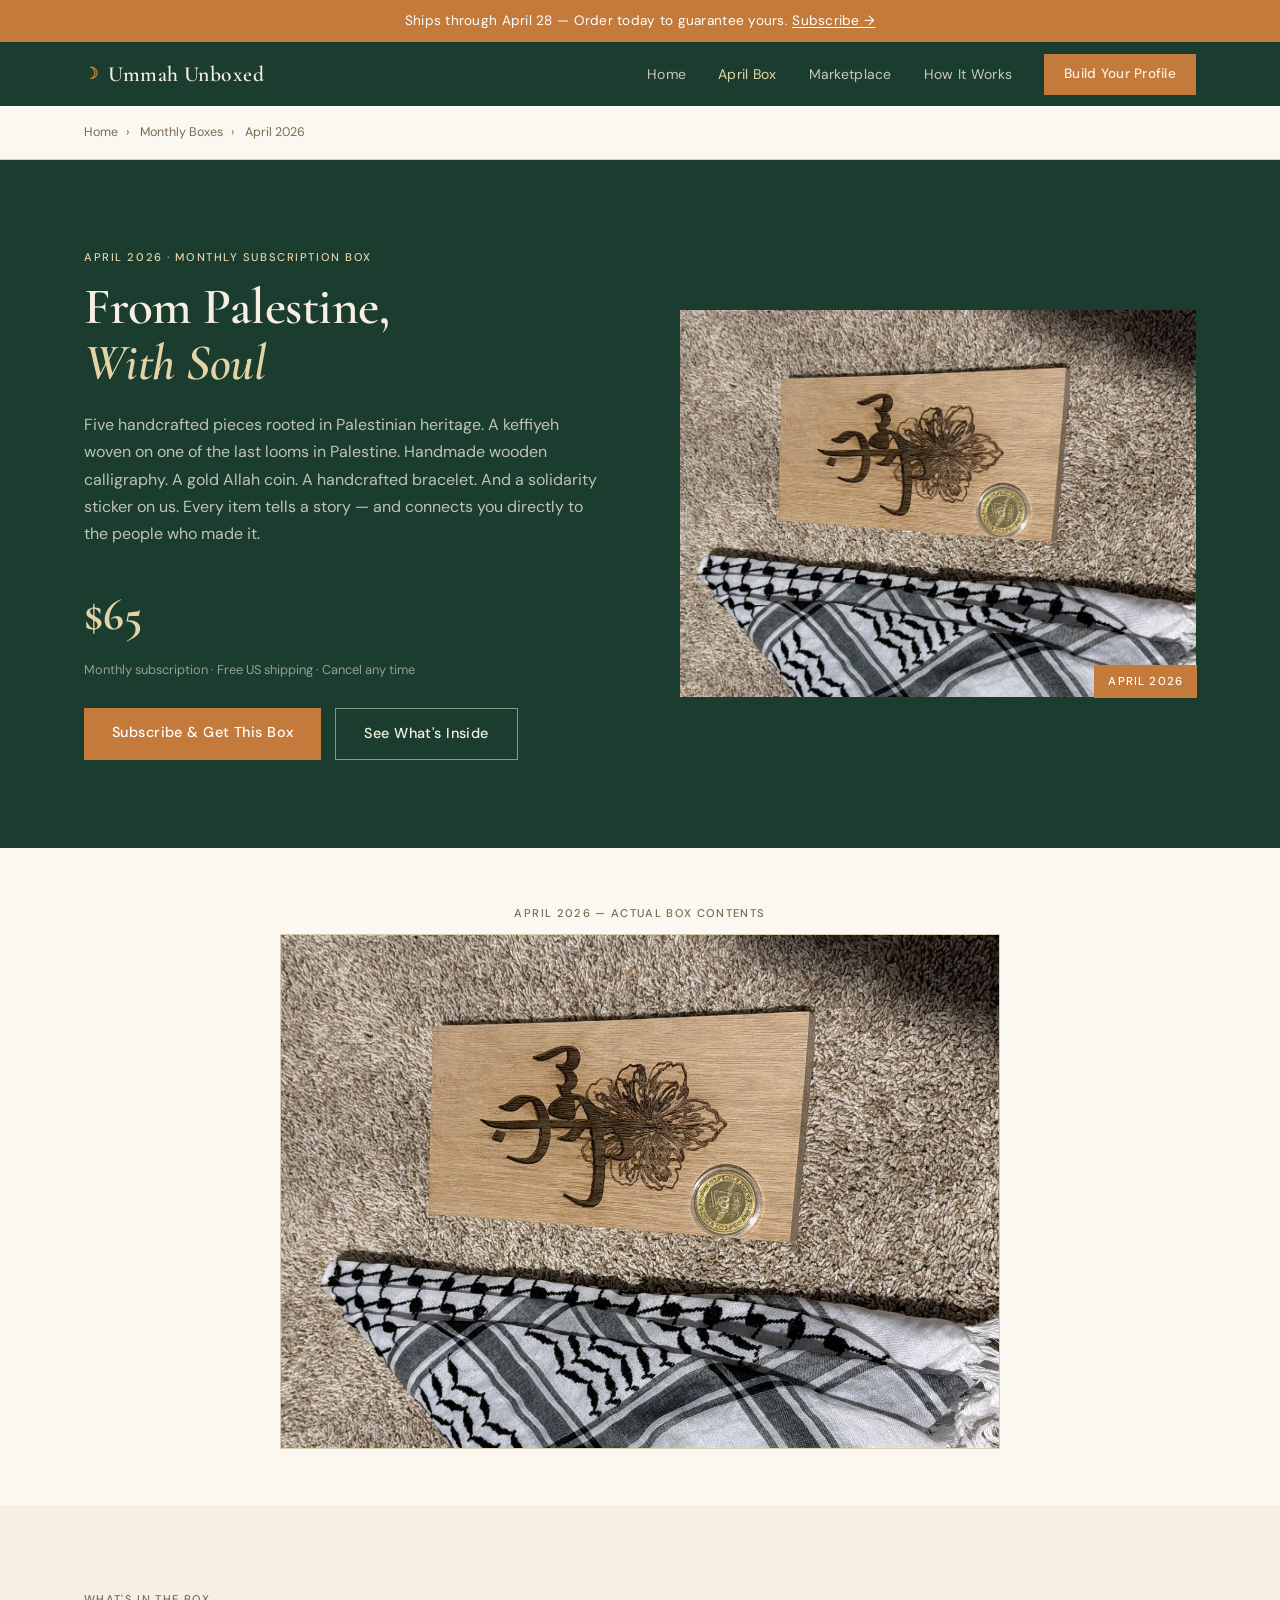
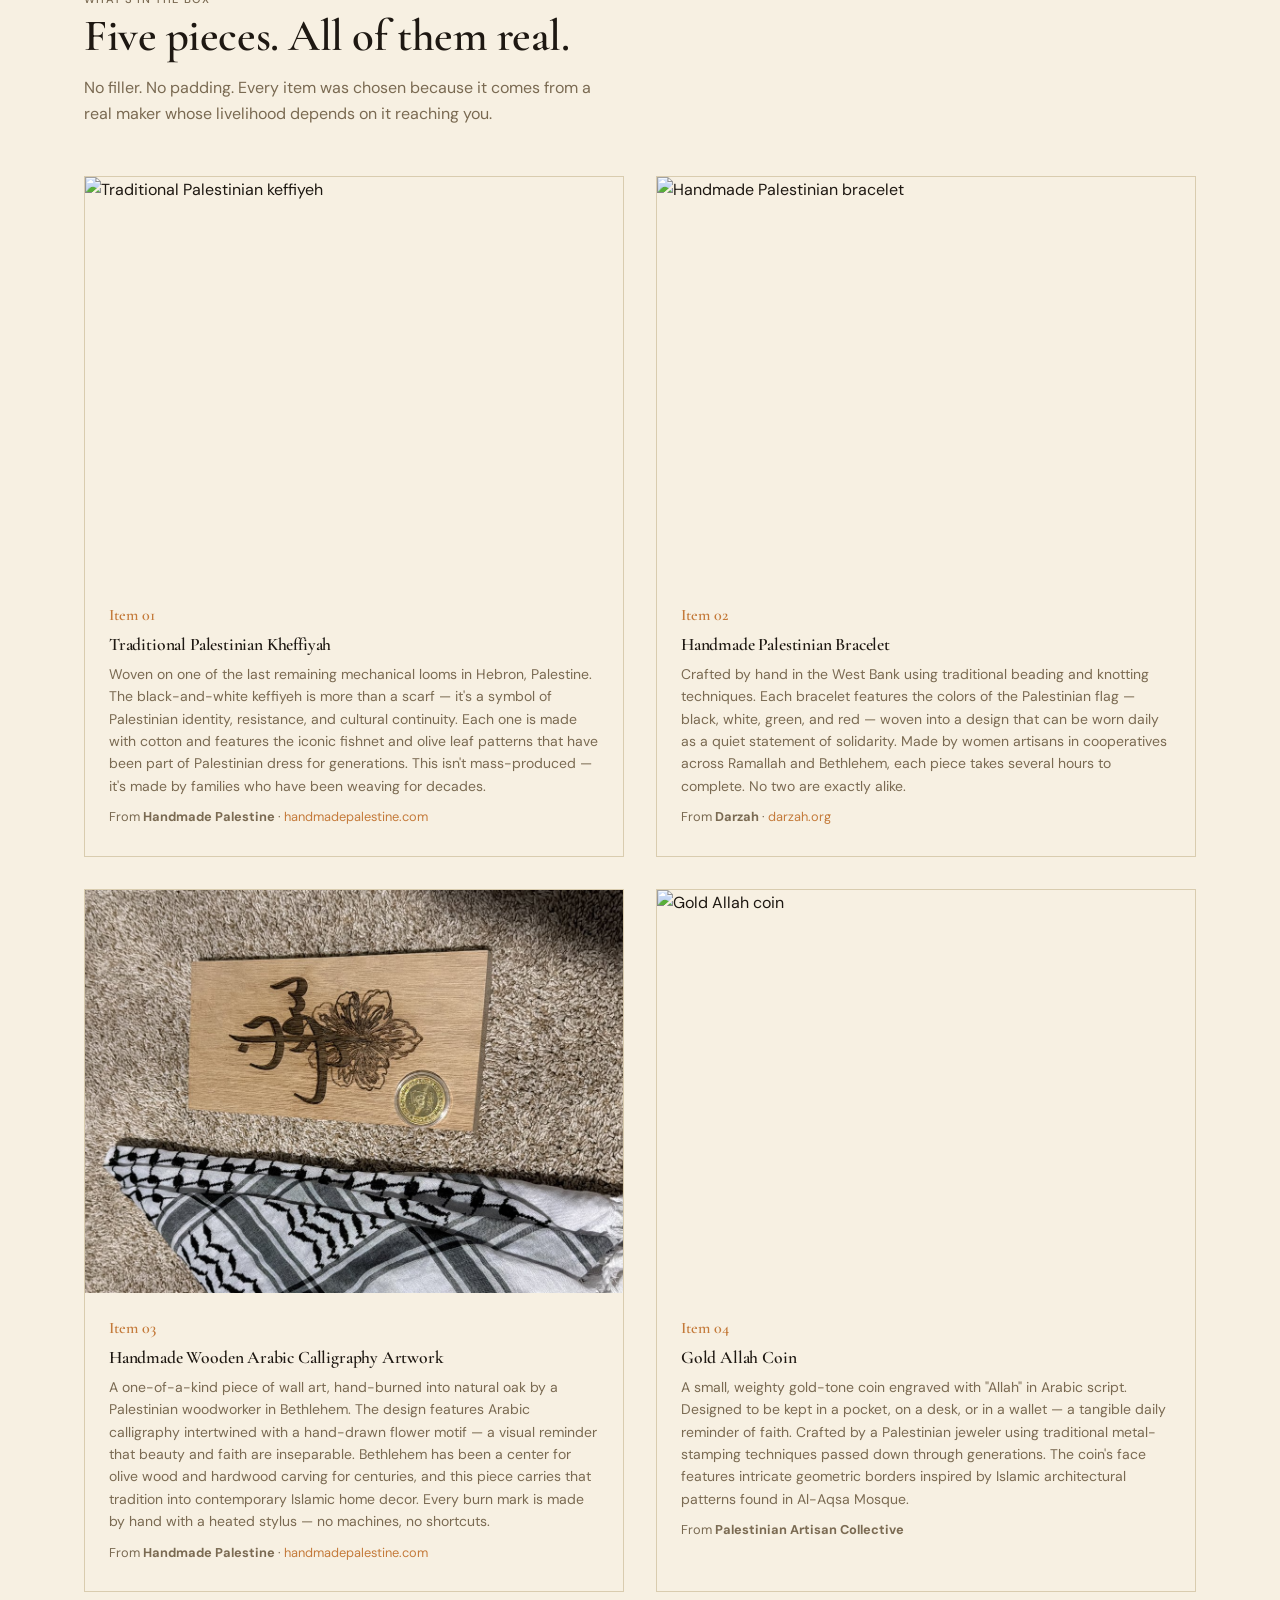
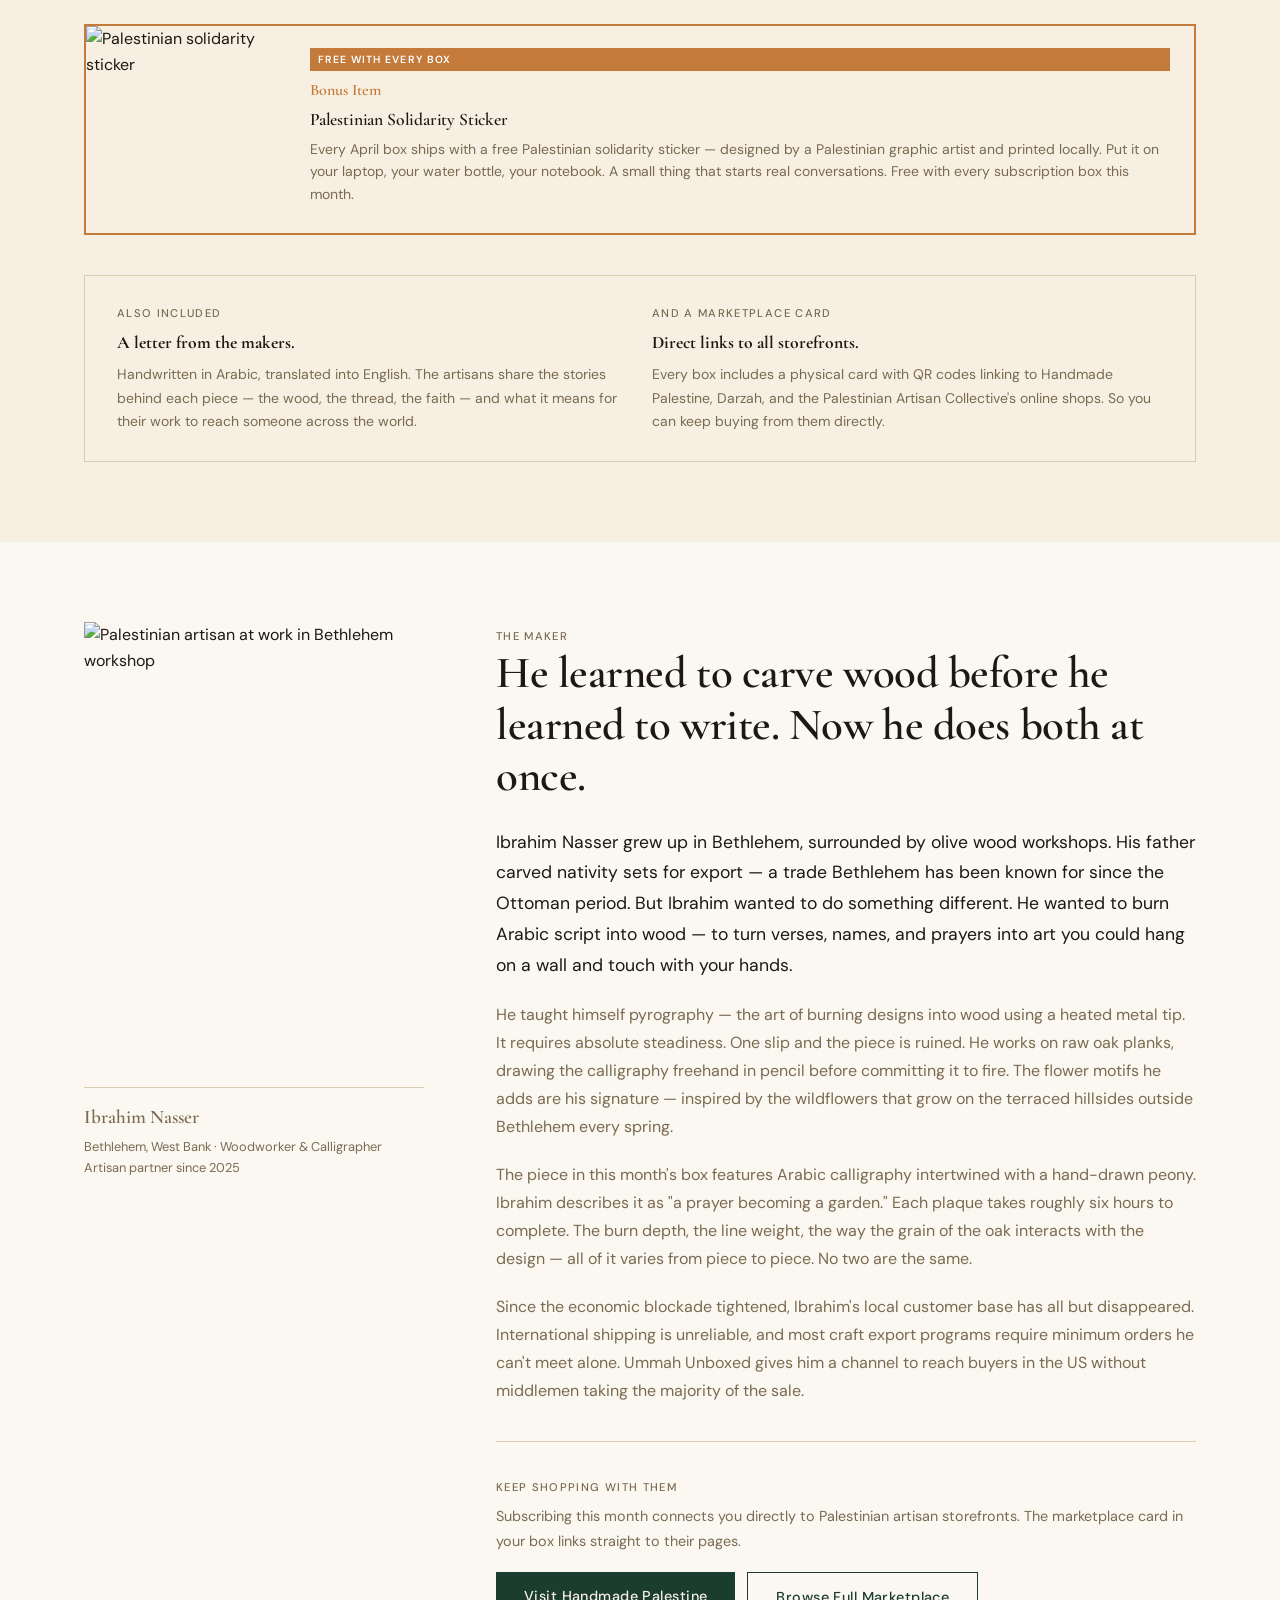
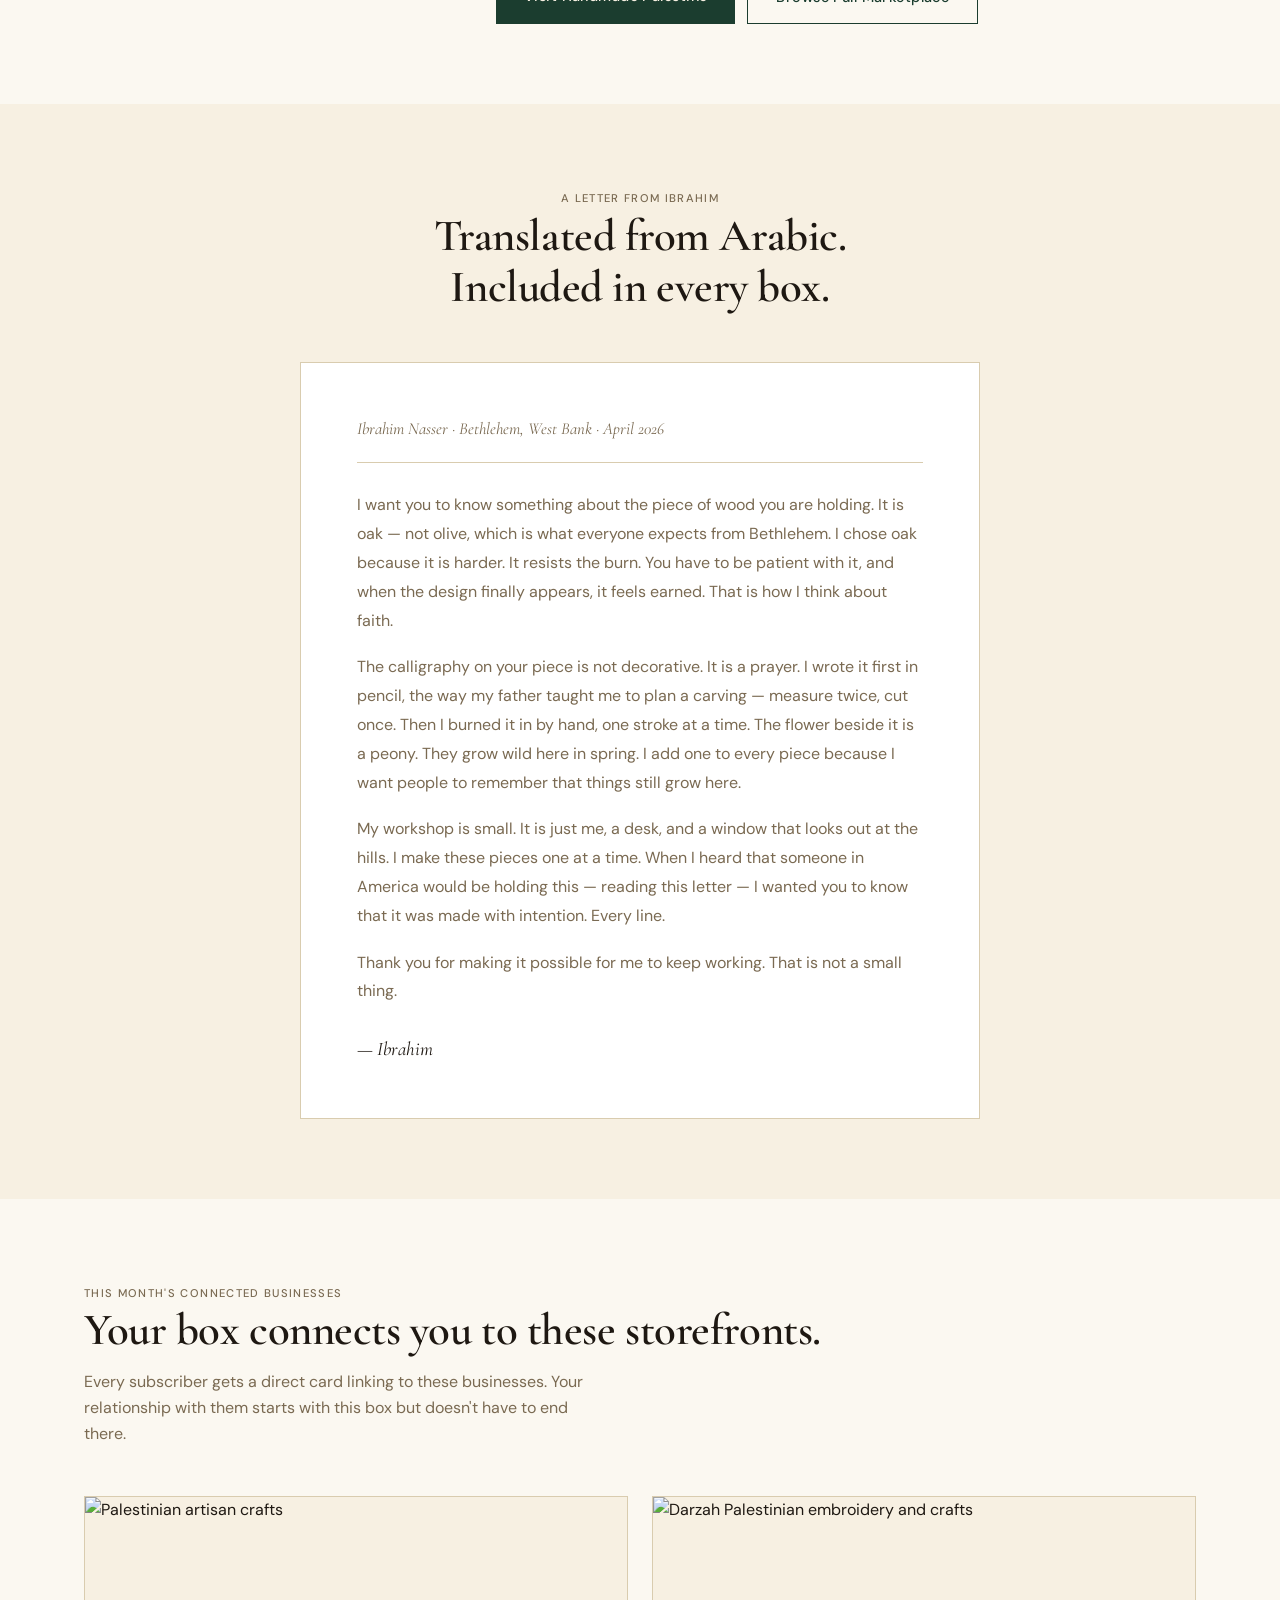
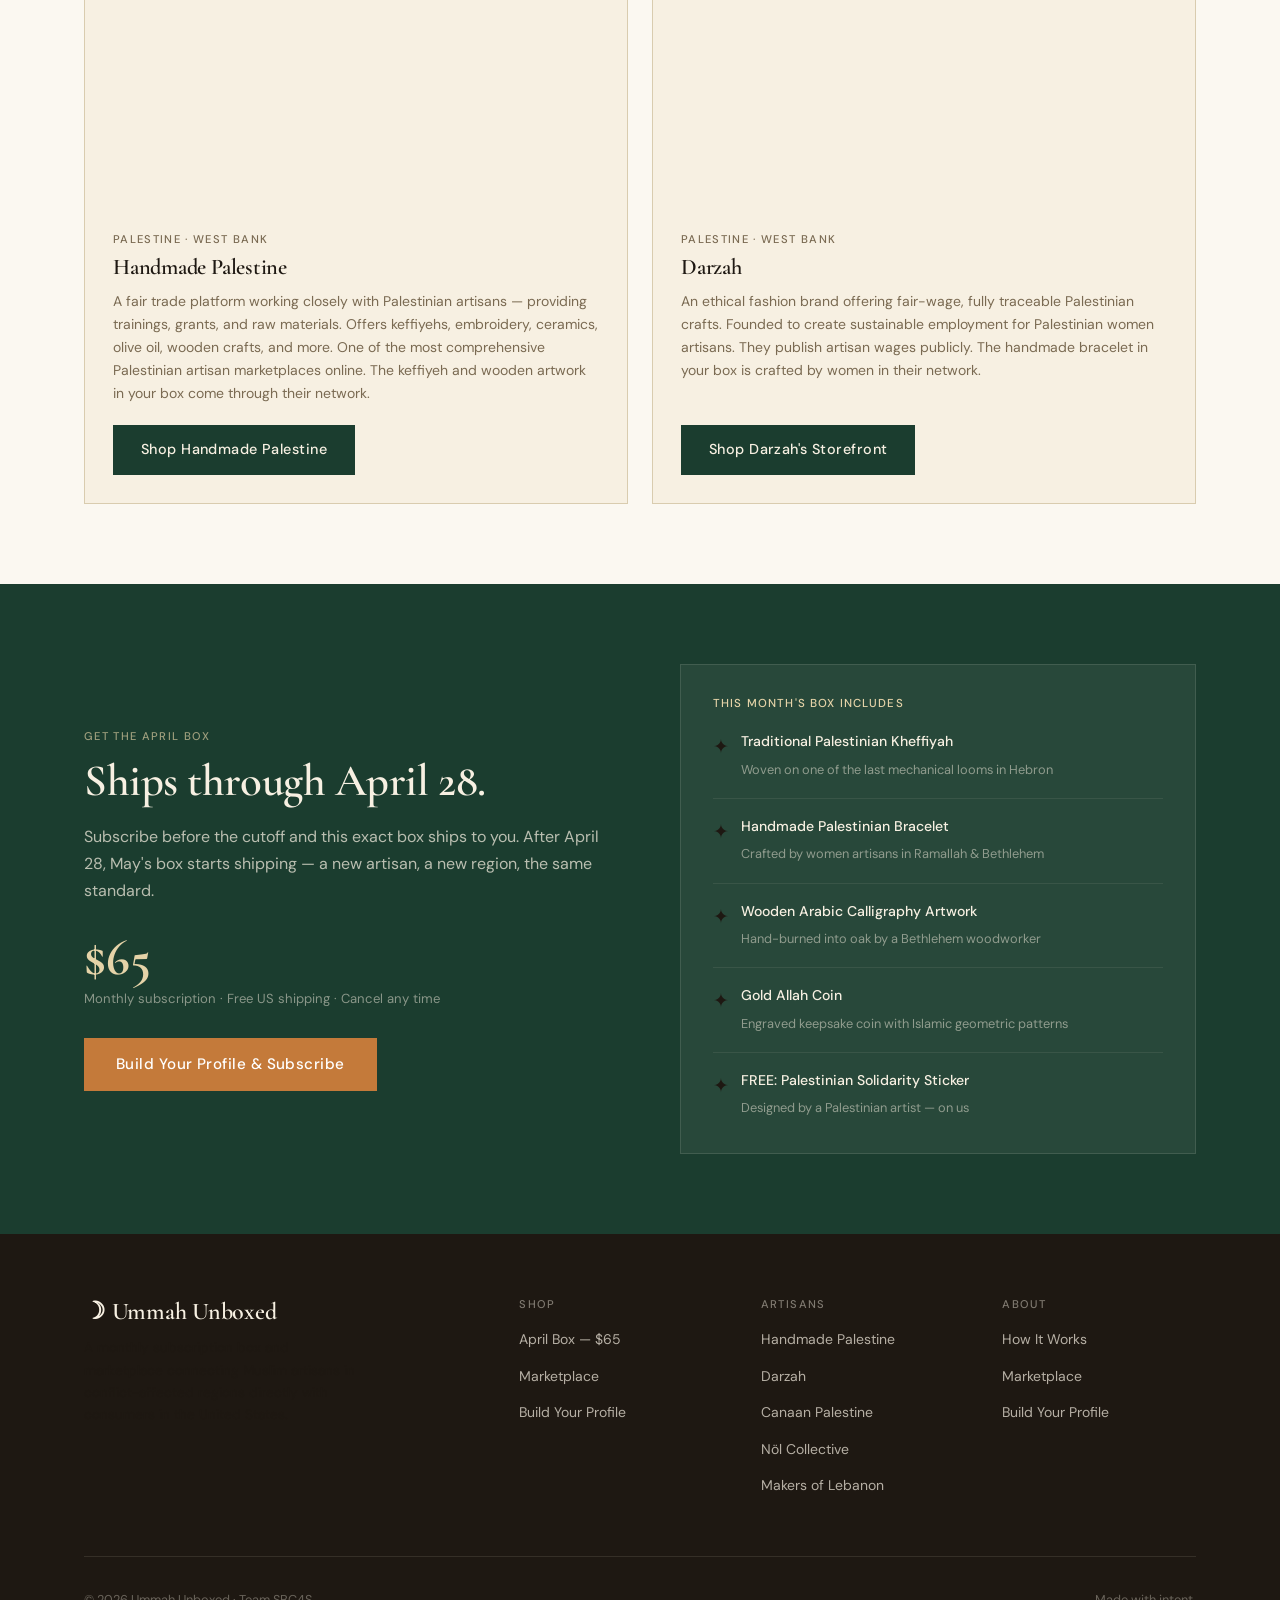
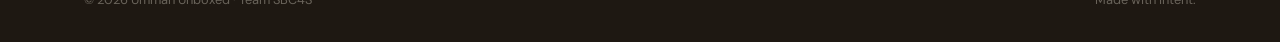
==== april-box.html @ d812a927 "Initial commit: Ummah Unboxed website with April 2026 box April box theme: "From Palestine, With Sou" ====
<!DOCTYPE html>
<html lang="en">
<head>
  <meta charset="UTF-8">
  <meta name="viewport" content="width=device-width, initial-scale=1.0">
  <title>April 2026 Box — From Palestine, With Soul · Ummah Unboxed</title>
  <link rel="stylesheet" href="styles.css">
  <style>
    .letter-section {
      background: var(--cream); padding: 80px 0;
    }
    .letter-wrap {
      max-width: 680px; margin: 0 auto;
      background: #fff; border: 1px solid var(--border);
      padding: 52px 56px;
    }
    .letter-wrap .letter-from {
      font-family: 'Cormorant Garamond', Georgia, serif; font-style: italic;
      font-size: 1.05rem; color: var(--muted); margin-bottom: 28px;
      padding-bottom: 20px; border-bottom: 1px solid var(--border);
    }
    .letter-wrap p { color: var(--muted); line-height: 1.8; margin-bottom: 18px; }
    .letter-wrap .letter-sig {
      font-family: 'Cormorant Garamond', Georgia, serif; font-style: italic;
      font-size: 1.2rem; color: var(--warm-black); margin-top: 28px;
    }
    .connect-section { padding: 80px 0; background: var(--light-cream); }
    .connect-cards {
      display: grid; grid-template-columns: 1fr 1fr; gap: 24px; margin-top: 40px;
    }
    .connect-card {
      border: 1px solid var(--border); background: var(--cream);
      display: flex; flex-direction: column;
    }
    .connect-card__img { aspect-ratio: 16/9; overflow: hidden; }
    .connect-card__img img { width: 100%; height: 100%; object-fit: cover; }
    .connect-card__body { padding: 28px; flex: 1; display: flex; flex-direction: column; }
    .connect-card__body .label { margin-bottom: 6px; }
    .connect-card__body h3 { font-size: 1.4rem; margin-bottom: 10px; }
    .connect-card__body p  { font-size: 0.875rem; color: var(--muted); line-height: 1.65; flex: 1; margin-bottom: 20px; }
    .connect-card__body .btn { margin-top: auto; align-self: flex-start; }
    .subscribe-strip { background: var(--deep-green); padding: 80px 0; }
    .subscribe-strip__inner { display: grid; grid-template-columns: 1fr 1fr; gap: 80px; align-items: center; }
    .subscribe-strip__text h2 { color: var(--cream); margin-bottom: 16px; }
    .subscribe-strip__text p  { color: rgba(247,240,226,0.72); margin-bottom: 28px; line-height: 1.7; }
    .subscribe-strip__text .price {
      font-family: 'Cormorant Garamond', Georgia, serif;
      font-size: 3.2rem; font-weight: 700; color: var(--wheat); line-height: 1; margin-bottom: 4px;
    }
    .subscribe-strip__text .price-note { font-size: 0.82rem; color: rgba(247,240,226,0.5); margin-bottom: 28px; }
    .subscribe-strip__what { background: rgba(247,240,226,0.06); border: 1px solid rgba(247,240,226,0.12); padding: 32px; }
    .subscribe-strip__what h4 { color: var(--wheat); font-size: 0.72rem; letter-spacing: 0.1em; text-transform: uppercase; font-family: 'DM Sans', sans-serif; font-weight: 500; margin-bottom: 20px; }
    .included-list li {
      display: flex; gap: 12px; margin-bottom: 16px; padding-bottom: 16px;
      border-bottom: 1px solid rgba(247,240,226,0.08);
    }
    .included-list li:last-child { margin-bottom: 0; padding-bottom: 0; border-bottom: none; }
    .included-list__icon { font-size: 1.2rem; flex-shrink: 0; margin-top: 1px; }
    .included-list__text strong { display: block; font-size: 0.88rem; color: var(--cream); font-weight: 500; margin-bottom: 2px; }
    .included-list__text span  { font-size: 0.8rem; color: rgba(247,240,226,0.5); }
    .breadcrumb {
      font-size: 0.78rem; color: var(--muted); padding: 16px 0;
      border-bottom: 1px solid var(--border); background: var(--light-cream);
    }
    .breadcrumb a { color: var(--muted); }
    .breadcrumb a:hover { color: var(--amber); }
    .breadcrumb span { margin: 0 8px; }
    .freebie-badge {
      display: inline-block; background: var(--amber); color: #fff;
      font-size: 0.65rem; letter-spacing: 0.1em; text-transform: uppercase;
      font-weight: 600; padding: 3px 8px; margin-bottom: 6px;
    }
    .box-photo-section {
      background: var(--light-cream); padding: 56px 0; text-align: center;
    }
    .box-photo-section img {
      max-width: 720px; width: 100%; margin: 0 auto;
      border: 1px solid var(--border);
    }
    .box-photo-section .label { margin-bottom: 12px; display: block; }
    @media (max-width: 768px) {
      .connect-cards { grid-template-columns: 1fr; }
      .subscribe-strip__inner { grid-template-columns: 1fr; gap: 40px; }
      .letter-wrap { padding: 32px 24px; }
    }
  </style>
</head>
<body>

<!-- Announcement Bar -->
<div class="announce-bar">
  Ships through April 28 — Order today to guarantee yours.&nbsp;<a href="profile.html">Subscribe &rarr;</a>
</div>

<!-- Navigation -->
<nav class="nav">
  <div class="nav__inner">
    <a href="index.html" class="nav__logo"><span class="star">&#9789;</span> Ummah Unboxed</a>
    <div class="nav__links">
      <a href="index.html">Home</a>
      <a href="april-box.html" class="active">April Box</a>
      <a href="marketplace.html">Marketplace</a>
      <a href="index.html#how-it-works">How It Works</a>
      <a href="profile.html" class="nav__cta">Build Your Profile</a>
    </div>
  </div>
</nav>

<!-- Breadcrumb -->
<div class="breadcrumb">
  <div class="container">
    <a href="index.html">Home</a><span>&rsaquo;</span>
    <a href="april-box.html">Monthly Boxes</a><span>&rsaquo;</span>
    April 2026
  </div>
</div>

<!-- April Hero -->
<section class="april-hero">
  <div class="container">
    <div class="april-hero__inner">
      <div>
        <div class="april-hero__label">April 2026 &middot; Monthly Subscription Box</div>
        <h1 class="april-hero__title">From Palestine,<br><em>With Soul</em></h1>
        <p class="april-hero__desc">Five handcrafted pieces rooted in Palestinian heritage. A keffiyeh woven on one of the last looms in Palestine. Handmade wooden calligraphy. A gold Allah coin. A handcrafted bracelet. And a solidarity sticker on us. Every item tells a story — and connects you directly to the people who made it.</p>
        <div class="april-hero__price">$65</div>
        <div class="april-hero__price-note">Monthly subscription &middot; Free US shipping &middot; Cancel any time</div>
        <div style="display: flex; gap: 14px; flex-wrap: wrap;">
          <a href="profile.html" class="btn btn--amber">Subscribe &amp; Get This Box</a>
          <a href="#whats-inside" class="btn btn--outline-light">See What's Inside</a>
        </div>
      </div>
      <div class="april-hero__img">
        <img src="april-box-photo.jpeg" alt="April 2026 box contents - keffiyeh, wooden calligraphy art, and gold Allah coin">
      </div>
    </div>
  </div>
</section>

<!-- Box Photo -->
<section class="box-photo-section">
  <div class="container">
    <span class="label">April 2026 &mdash; Actual Box Contents</span>
    <img src="april-box-photo.jpeg" alt="April 2026 box: handmade wooden Arabic calligraphy artwork, gold Allah coin, and traditional Palestinian keffiyeh">
  </div>
</section>

<!-- What's Inside -->
<section class="box-contents" id="whats-inside">
  <div class="container">
    <div class="section-header">
      <span class="label">What's in the Box</span>
      <h2>Five pieces. All of them real.</h2>
      <p>No filler. No padding. Every item was chosen because it comes from a real maker whose livelihood depends on it reaching you.</p>
    </div>
    <div class="box-contents__grid" style="grid-template-columns: repeat(2, 1fr);">

      <div class="box-item">
        <div class="box-item__img">
          <img src="https://images.unsplash.com/photo-1583394293214-0b3b6a9b5fcc?auto=format&fit=crop&w=700&q=80" alt="Traditional Palestinian keffiyeh">
        </div>
        <div class="box-item__body">
          <div class="box-item__num">Item 01</div>
          <h4>Traditional Palestinian Kheffiyah</h4>
          <p>Woven on one of the last remaining mechanical looms in Hebron, Palestine. The black-and-white keffiyeh is more than a scarf — it's a symbol of Palestinian identity, resistance, and cultural continuity. Each one is made with cotton and features the iconic fishnet and olive leaf patterns that have been part of Palestinian dress for generations. This isn't mass-produced — it's made by families who have been weaving for decades.</p>
          <p style="font-size: 0.8rem; margin-top: 10px; color: var(--muted);">From <strong>Handmade Palestine</strong> &middot; <a href="https://handmadepalestine.com" target="_blank" style="color: var(--amber);">handmadepalestine.com</a></p>
        </div>
      </div>

      <div class="box-item">
        <div class="box-item__img">
          <img src="https://images.unsplash.com/photo-1611085583191-a3b181a88401?auto=format&fit=crop&w=700&q=80" alt="Handmade Palestinian bracelet">
        </div>
        <div class="box-item__body">
          <div class="box-item__num">Item 02</div>
          <h4>Handmade Palestinian Bracelet</h4>
          <p>Crafted by hand in the West Bank using traditional beading and knotting techniques. Each bracelet features the colors of the Palestinian flag — black, white, green, and red — woven into a design that can be worn daily as a quiet statement of solidarity. Made by women artisans in cooperatives across Ramallah and Bethlehem, each piece takes several hours to complete. No two are exactly alike.</p>
          <p style="font-size: 0.8rem; margin-top: 10px; color: var(--muted);">From <strong>Darzah</strong> &middot; <a href="https://www.darzah.org" target="_blank" style="color: var(--amber);">darzah.org</a></p>
        </div>
      </div>

      <div class="box-item">
        <div class="box-item__img">
          <img src="april-box-photo.jpeg" alt="Handmade wooden Arabic calligraphy artwork with flower design" style="object-position: top;">
        </div>
        <div class="box-item__body">
          <div class="box-item__num">Item 03</div>
          <h4>Handmade Wooden Arabic Calligraphy Artwork</h4>
          <p>A one-of-a-kind piece of wall art, hand-burned into natural oak by a Palestinian woodworker in Bethlehem. The design features Arabic calligraphy intertwined with a hand-drawn flower motif — a visual reminder that beauty and faith are inseparable. Bethlehem has been a center for olive wood and hardwood carving for centuries, and this piece carries that tradition into contemporary Islamic home decor. Every burn mark is made by hand with a heated stylus — no machines, no shortcuts.</p>
          <p style="font-size: 0.8rem; margin-top: 10px; color: var(--muted);">From <strong>Handmade Palestine</strong> &middot; <a href="https://handmadepalestine.com" target="_blank" style="color: var(--amber);">handmadepalestine.com</a></p>
        </div>
      </div>

      <div class="box-item">
        <div class="box-item__img">
          <img src="https://images.unsplash.com/photo-1610375228550-d5cabc1aaca9?auto=format&fit=crop&w=700&q=80" alt="Gold Allah coin">
        </div>
        <div class="box-item__body">
          <div class="box-item__num">Item 04</div>
          <h4>Gold Allah Coin</h4>
          <p>A small, weighty gold-tone coin engraved with "Allah" in Arabic script. Designed to be kept in a pocket, on a desk, or in a wallet — a tangible daily reminder of faith. Crafted by a Palestinian jeweler using traditional metal-stamping techniques passed down through generations. The coin's face features intricate geometric borders inspired by Islamic architectural patterns found in Al-Aqsa Mosque.</p>
          <p style="font-size: 0.8rem; margin-top: 10px; color: var(--muted);">From <strong>Palestinian Artisan Collective</strong></p>
        </div>
      </div>

    </div>

    <!-- Freebie -->
    <div style="margin-top: 32px;">
      <div class="box-item" style="display: grid; grid-template-columns: 200px 1fr; border: 2px solid var(--amber);">
        <div class="box-item__img" style="aspect-ratio: 1;">
          <img src="https://images.unsplash.com/photo-1557411732-1797a9171fcf?auto=format&fit=crop&w=400&q=80" alt="Palestinian solidarity sticker" style="width: 100%; height: 100%; object-fit: cover;">
        </div>
        <div class="box-item__body" style="display: flex; flex-direction: column; justify-content: center;">
          <span class="freebie-badge">Free With Every Box</span>
          <div class="box-item__num">Bonus Item</div>
          <h4>Palestinian Solidarity Sticker</h4>
          <p>Every April box ships with a free Palestinian solidarity sticker — designed by a Palestinian graphic artist and printed locally. Put it on your laptop, your water bottle, your notebook. A small thing that starts real conversations. Free with every subscription box this month.</p>
        </div>
      </div>
    </div>

    <!-- Also included note -->
    <div style="margin-top: 40px; padding: 28px 32px; border: 1px solid var(--border); background: var(--cream); display: flex; gap: 24px; flex-wrap: wrap;">
      <div style="flex: 1; min-width: 200px;">
        <span class="label" style="margin-bottom: 6px; display: block;">Also Included</span>
        <strong style="font-family: 'Cormorant Garamond', Georgia, serif; font-size: 1.1rem;">A letter from the makers.</strong>
        <p style="font-size: 0.875rem; color: var(--muted); margin-top: 6px;">Handwritten in Arabic, translated into English. The artisans share the stories behind each piece — the wood, the thread, the faith — and what it means for their work to reach someone across the world.</p>
      </div>
      <div style="flex: 1; min-width: 200px;">
        <span class="label" style="margin-bottom: 6px; display: block;">And a Marketplace Card</span>
        <strong style="font-family: 'Cormorant Garamond', Georgia, serif; font-size: 1.1rem;">Direct links to all storefronts.</strong>
        <p style="font-size: 0.875rem; color: var(--muted); margin-top: 6px;">Every box includes a physical card with QR codes linking to Handmade Palestine, Darzah, and the Palestinian Artisan Collective's online shops. So you can keep buying from them directly.</p>
      </div>
    </div>
  </div>
</section>

<!-- Artisan Story -->
<section class="artisan-story" style="background: var(--light-cream);">
  <div class="container">
    <div class="artisan-story__inner">
      <div class="artisan-story__portrait">
        <img src="https://images.unsplash.com/photo-1452860606245-08befc0ff44b?auto=format&fit=crop&w=500&q=80" alt="Palestinian artisan at work in Bethlehem workshop">
        <div class="artisan-story__portrait-caption">
          <span class="artisan-story__portrait-name">Ibrahim Nasser</span>
          Bethlehem, West Bank &middot; Woodworker &amp; Calligrapher<br>
          Artisan partner since 2025
        </div>
      </div>
      <div class="artisan-story__text">
        <span class="label">The Maker</span>
        <h2>He learned to carve wood before he learned to write. Now he does both at once.</h2>
        <p class="lead">Ibrahim Nasser grew up in Bethlehem, surrounded by olive wood workshops. His father carved nativity sets for export — a trade Bethlehem has been known for since the Ottoman period. But Ibrahim wanted to do something different. He wanted to burn Arabic script into wood — to turn verses, names, and prayers into art you could hang on a wall and touch with your hands.</p>
        <p>He taught himself pyrography — the art of burning designs into wood using a heated metal tip. It requires absolute steadiness. One slip and the piece is ruined. He works on raw oak planks, drawing the calligraphy freehand in pencil before committing it to fire. The flower motifs he adds are his signature — inspired by the wildflowers that grow on the terraced hillsides outside Bethlehem every spring.</p>
        <p>The piece in this month's box features Arabic calligraphy intertwined with a hand-drawn peony. Ibrahim describes it as "a prayer becoming a garden." Each plaque takes roughly six hours to complete. The burn depth, the line weight, the way the grain of the oak interacts with the design — all of it varies from piece to piece. No two are the same.</p>
        <p>Since the economic blockade tightened, Ibrahim's local customer base has all but disappeared. International shipping is unreliable, and most craft export programs require minimum orders he can't meet alone. Ummah Unboxed gives him a channel to reach buyers in the US without middlemen taking the majority of the sale.</p>

        <div class="artisan-story__cta">
          <span class="label" style="margin-bottom: 8px; display: block;">Keep Shopping With Them</span>
          <p>Subscribing this month connects you directly to Palestinian artisan storefronts. The marketplace card in your box links straight to their pages.</p>
          <div style="display: flex; gap: 12px; flex-wrap: wrap;">
            <a href="https://handmadepalestine.com" target="_blank" class="btn btn--primary">Visit Handmade Palestine</a>
            <a href="marketplace.html" class="btn btn--outline">Browse Full Marketplace</a>
          </div>
        </div>
      </div>
    </div>
  </div>
</section>

<!-- Letter Preview -->
<section class="letter-section">
  <div class="container">
    <div class="section-header section-header--center">
      <span class="label">A Letter from Ibrahim</span>
      <h2>Translated from Arabic.<br>Included in every box.</h2>
    </div>
    <div class="letter-wrap">
      <div class="letter-from">Ibrahim Nasser &middot; Bethlehem, West Bank &middot; April 2026</div>
      <p>I want you to know something about the piece of wood you are holding. It is oak — not olive, which is what everyone expects from Bethlehem. I chose oak because it is harder. It resists the burn. You have to be patient with it, and when the design finally appears, it feels earned. That is how I think about faith.</p>
      <p>The calligraphy on your piece is not decorative. It is a prayer. I wrote it first in pencil, the way my father taught me to plan a carving — measure twice, cut once. Then I burned it in by hand, one stroke at a time. The flower beside it is a peony. They grow wild here in spring. I add one to every piece because I want people to remember that things still grow here.</p>
      <p>My workshop is small. It is just me, a desk, and a window that looks out at the hills. I make these pieces one at a time. When I heard that someone in America would be holding this — reading this letter — I wanted you to know that it was made with intention. Every line.</p>
      <p>Thank you for making it possible for me to keep working. That is not a small thing.</p>
      <div class="letter-sig">&mdash; Ibrahim</div>
    </div>
  </div>
</section>

<!-- Connect to Marketplace -->
<section class="connect-section">
  <div class="container">
    <div class="section-header">
      <span class="label">This Month's Connected Businesses</span>
      <h2>Your box connects you to these storefronts.</h2>
      <p>Every subscriber gets a direct card linking to these businesses. Your relationship with them starts with this box but doesn't have to end there.</p>
    </div>
    <div class="connect-cards">

      <div class="connect-card">
        <div class="connect-card__img">
          <img src="https://images.unsplash.com/photo-1583394293214-0b3b6a9b5fcc?auto=format&fit=crop&w=700&q=80" alt="Palestinian artisan crafts">
        </div>
        <div class="connect-card__body">
          <span class="label">Palestine &middot; West Bank</span>
          <h3>Handmade Palestine</h3>
          <p>A fair trade platform working closely with Palestinian artisans — providing trainings, grants, and raw materials. Offers keffiyehs, embroidery, ceramics, olive oil, wooden crafts, and more. One of the most comprehensive Palestinian artisan marketplaces online. The keffiyeh and wooden artwork in your box come through their network.</p>
          <a href="https://handmadepalestine.com" target="_blank" class="btn btn--primary">Shop Handmade Palestine</a>
        </div>
      </div>

      <div class="connect-card">
        <div class="connect-card__img">
          <img src="https://images.unsplash.com/photo-1558769132-cb1aea458c5e?auto=format&fit=crop&w=700&q=80" alt="Darzah Palestinian embroidery and crafts">
        </div>
        <div class="connect-card__body">
          <span class="label">Palestine &middot; West Bank</span>
          <h3>Darzah</h3>
          <p>An ethical fashion brand offering fair-wage, fully traceable Palestinian crafts. Founded to create sustainable employment for Palestinian women artisans. They publish artisan wages publicly. The handmade bracelet in your box is crafted by women in their network.</p>
          <a href="https://www.darzah.org" target="_blank" class="btn btn--primary">Shop Darzah's Storefront</a>
        </div>
      </div>

    </div>
  </div>
</section>

<!-- Subscribe CTA -->
<section class="subscribe-strip">
  <div class="container">
    <div class="subscribe-strip__inner">
      <div class="subscribe-strip__text">
        <span class="label" style="color: var(--wheat); opacity: 0.65; margin-bottom: 10px; display: block;">Get the April Box</span>
        <h2>Ships through April 28.</h2>
        <p>Subscribe before the cutoff and this exact box ships to you. After April 28, May's box starts shipping — a new artisan, a new region, the same standard.</p>
        <div class="price">$65</div>
        <div class="price-note">Monthly subscription &middot; Free US shipping &middot; Cancel any time</div>
        <a href="profile.html" class="btn btn--amber" style="font-size: 0.95rem; padding: 14px 32px;">Build Your Profile &amp; Subscribe</a>
      </div>
      <div class="subscribe-strip__what">
        <h4>This month's box includes</h4>
        <ul class="included-list">
          <li>
            <span class="included-list__icon">&#10022;</span>
            <div class="included-list__text">
              <strong>Traditional Palestinian Kheffiyah</strong>
              <span>Woven on one of the last mechanical looms in Hebron</span>
            </div>
          </li>
          <li>
            <span class="included-list__icon">&#10022;</span>
            <div class="included-list__text">
              <strong>Handmade Palestinian Bracelet</strong>
              <span>Crafted by women artisans in Ramallah &amp; Bethlehem</span>
            </div>
          </li>
          <li>
            <span class="included-list__icon">&#10022;</span>
            <div class="included-list__text">
              <strong>Wooden Arabic Calligraphy Artwork</strong>
              <span>Hand-burned into oak by a Bethlehem woodworker</span>
            </div>
          </li>
          <li>
            <span class="included-list__icon">&#10022;</span>
            <div class="included-list__text">
              <strong>Gold Allah Coin</strong>
              <span>Engraved keepsake coin with Islamic geometric patterns</span>
            </div>
          </li>
          <li>
            <span class="included-list__icon">&#10022;</span>
            <div class="included-list__text">
              <strong>FREE: Palestinian Solidarity Sticker</strong>
              <span>Designed by a Palestinian artist &mdash; on us</span>
            </div>
          </li>
        </ul>
      </div>
    </div>
  </div>
</section>

<!-- Footer -->
<footer class="footer">
  <div class="container">
    <div class="footer__inner">
      <div class="footer__brand">
        <h3>&#9789; Ummah Unboxed</h3>
        <p>A monthly subscription box and marketplace connecting Muslim artisans in conflict-affected regions directly with consumers in the United States.</p>
      </div>
      <div class="footer__col">
        <h4>Shop</h4>
        <ul>
          <li><a href="april-box.html">April Box &mdash; $65</a></li>
          <li><a href="marketplace.html">Marketplace</a></li>
          <li><a href="profile.html">Build Your Profile</a></li>
        </ul>
      </div>
      <div class="footer__col">
        <h4>Artisans</h4>
        <ul>
          <li><a href="https://handmadepalestine.com" target="_blank">Handmade Palestine</a></li>
          <li><a href="https://www.darzah.org" target="_blank">Darzah</a></li>
          <li><a href="https://canaanpalestine.com" target="_blank">Canaan Palestine</a></li>
          <li><a href="https://nolcollective.com" target="_blank">N&ouml;l Collective</a></li>
          <li><a href="https://makersoflebanon.com" target="_blank">Makers of Lebanon</a></li>
        </ul>
      </div>
      <div class="footer__col">
        <h4>About</h4>
        <ul>
          <li><a href="index.html#how-it-works">How It Works</a></li>
          <li><a href="marketplace.html">Marketplace</a></li>
          <li><a href="profile.html">Build Your Profile</a></li>
        </ul>
      </div>
    </div>
    <div class="footer__bottom">
      <span>&copy; 2026 Ummah Unboxed &middot; Team SBC4S</span>
      <span>Made with intent.</span>
    </div>
  </div>
</footer>

</body>
</html>
---- styles.css ----
@import url('https://fonts.googleapis.com/css2?family=Cormorant+Garamond:ital,wght@0,400;0,500;0,600;0,700;1,400;1,600&family=DM+Sans:opsz,wght@9..40,300;9..40,400;9..40,500&display=swap');

/* ── Variables ── */
:root {
  --cream:        #F7F0E2;
  --light-cream:  #FBF8F1;
  --deep-green:   #1B3D2F;
  --green-mid:    #2D5C44;
  --amber:        #C47A3A;
  --amber-dark:   #9E5E22;
  --warm-black:   #1E1812;
  --wheat:        #E5D3A8;
  --muted:        #7A6A52;
  --border:       #D9CCAF;
  --border-dark:  #B8A88A;
  --red-accent:   #A83030;
}

*, *::before, *::after { box-sizing: border-box; margin: 0; padding: 0; }
html { font-size: 16px; scroll-behavior: smooth; }

body {
  font-family: 'DM Sans', -apple-system, Helvetica, Arial, sans-serif;
  background: var(--light-cream);
  color: var(--warm-black);
  line-height: 1.65;
  -webkit-font-smoothing: antialiased;
}

img { display: block; max-width: 100%; }
a  { color: inherit; text-decoration: none; }
ul { list-style: none; }

/* ── Typography ── */
h1, h2, h3, h4 {
  font-family: 'Cormorant Garamond', Georgia, serif;
  font-weight: 600;
  line-height: 1.15;
  letter-spacing: -0.01em;
}
h1 { font-size: clamp(2.4rem, 5vw, 4.2rem); }
h2 { font-size: clamp(1.8rem, 3.5vw, 2.8rem); }
h3 { font-size: clamp(1.3rem, 2.5vw, 1.9rem); }
h4 { font-size: 1.15rem; }

p { font-size: 1rem; color: var(--warm-black); }
.muted { color: var(--muted); font-size: 0.875rem; }
.label {
  font-size: 0.7rem;
  font-weight: 500;
  letter-spacing: 0.12em;
  text-transform: uppercase;
  color: var(--muted);
}

/* ── Layout ── */
.container { max-width: 1160px; margin: 0 auto; padding: 0 24px; }
.section    { padding: 80px 0; }
.section--sm { padding: 48px 0; }
.divider {
  border: none;
  border-top: 1px solid var(--border);
  margin: 0;
}
.divider--thick {
  border-top: 3px solid var(--deep-green);
}

/* ── Navigation ── */
.nav {
  background: var(--deep-green);
  position: sticky;
  top: 0;
  z-index: 100;
}
.nav__inner {
  display: flex;
  align-items: center;
  justify-content: space-between;
  height: 64px;
  max-width: 1160px;
  margin: 0 auto;
  padding: 0 24px;
}
.nav__logo {
  font-family: 'Cormorant Garamond', Georgia, serif;
  font-size: 1.35rem;
  font-weight: 600;
  color: var(--cream);
  letter-spacing: 0.02em;
  display: flex;
  align-items: center;
  gap: 10px;
}
.nav__logo span.star { color: var(--amber); font-size: 1rem; }
.nav__links {
  display: flex;
  align-items: center;
  gap: 32px;
}
.nav__links a {
  color: rgba(247,240,226,0.78);
  font-size: 0.875rem;
  font-weight: 400;
  letter-spacing: 0.02em;
  transition: color 0.15s;
}
.nav__links a:hover { color: var(--cream); }
.nav__links a.active { color: var(--wheat); }
.nav__cta {
  background: var(--amber);
  color: var(--cream) !important;
  font-weight: 500 !important;
  padding: 9px 20px;
  font-size: 0.85rem !important;
  letter-spacing: 0.03em;
  transition: background 0.15s !important;
}
.nav__cta:hover { background: var(--amber-dark) !important; }

/* ── Buttons ── */
.btn {
  display: inline-block;
  font-family: 'DM Sans', sans-serif;
  font-size: 0.9rem;
  font-weight: 500;
  letter-spacing: 0.03em;
  padding: 13px 28px;
  cursor: pointer;
  border: none;
  transition: background 0.15s, color 0.15s;
  text-align: center;
}
.btn--primary {
  background: var(--deep-green);
  color: var(--cream);
}
.btn--primary:hover { background: var(--green-mid); }

.btn--amber {
  background: var(--amber);
  color: #fff;
}
.btn--amber:hover { background: var(--amber-dark); }

.btn--outline {
  background: transparent;
  color: var(--deep-green);
  border: 1.5px solid var(--deep-green);
}
.btn--outline:hover { background: var(--deep-green); color: var(--cream); }

.btn--outline-light {
  background: transparent;
  color: var(--cream);
  border: 1.5px solid rgba(247,240,226,0.5);
}
.btn--outline-light:hover {
  background: rgba(247,240,226,0.1);
  border-color: var(--cream);
}

.btn--sm { padding: 9px 18px; font-size: 0.8rem; }

/* ── Announcement Bar ── */
.announce-bar {
  background: var(--amber);
  color: #fff;
  text-align: center;
  padding: 10px 24px;
  font-size: 0.85rem;
  font-weight: 400;
  letter-spacing: 0.02em;
}
.announce-bar a {
  color: #fff;
  text-decoration: underline;
  text-underline-offset: 2px;
}

/* ── Hero ── */
.hero {
  position: relative;
  height: 92vh;
  min-height: 580px;
  overflow: hidden;
  display: flex;
  align-items: flex-end;
}
.hero__bg {
  position: absolute;
  inset: 0;
  background-size: cover;
  background-position: center;
  filter: brightness(0.62);
}
.hero__content {
  position: relative;
  z-index: 2;
  padding: 0 0 72px 0;
  max-width: 1160px;
  width: 100%;
  margin: 0 auto;
  padding-left: 24px;
  padding-right: 24px;
}
.hero__tag {
  display: inline-block;
  font-size: 0.7rem;
  letter-spacing: 0.14em;
  text-transform: uppercase;
  color: var(--wheat);
  font-weight: 500;
  margin-bottom: 16px;
  font-family: 'DM Sans', sans-serif;
}
.hero__headline {
  font-family: 'Cormorant Garamond', Georgia, serif;
  font-size: clamp(2.8rem, 6vw, 5rem);
  font-weight: 600;
  color: #fff;
  line-height: 1.1;
  max-width: 720px;
  margin-bottom: 24px;
}
.hero__headline em { font-style: italic; color: var(--wheat); }
.hero__sub {
  font-size: 1.05rem;
  color: rgba(255,255,255,0.82);
  max-width: 480px;
  margin-bottom: 36px;
  line-height: 1.6;
}
.hero__actions { display: flex; gap: 14px; flex-wrap: wrap; }

/* ── Section Headers ── */
.section-header { margin-bottom: 48px; }
.section-header--center { text-align: center; }
.section-header p { color: var(--muted); margin-top: 12px; max-width: 520px; }
.section-header--center p { margin-left: auto; margin-right: auto; }

/* ── Mission Strip ── */
.mission-strip {
  background: var(--deep-green);
  padding: 72px 0;
}
.mission-strip__inner {
  display: grid;
  grid-template-columns: 1fr 1fr;
  gap: 72px;
  align-items: center;
}
.mission-strip__text h2 { color: var(--cream); margin-bottom: 20px; }
.mission-strip__text p  { color: rgba(247,240,226,0.78); margin-bottom: 16px; }
.mission-strip__img {
  aspect-ratio: 4/3;
  overflow: hidden;
}
.mission-strip__img img {
  width: 100%; height: 100%;
  object-fit: cover;
}

/* ── How It Works ── */
.how-it-works { background: var(--cream); }
.steps {
  display: grid;
  grid-template-columns: repeat(3, 1fr);
  gap: 0;
  border: 1px solid var(--border);
}
.step {
  padding: 40px 36px;
  border-right: 1px solid var(--border);
}
.step:last-child { border-right: none; }
.step__num {
  font-family: 'Cormorant Garamond', Georgia, serif;
  font-size: 2.8rem;
  font-weight: 700;
  color: var(--border-dark);
  line-height: 1;
  margin-bottom: 16px;
}
.step h4 { font-size: 1.1rem; margin-bottom: 10px; font-weight: 600; }
.step p  { font-size: 0.9rem; color: var(--muted); line-height: 1.6; }

/* ── Artisan Spotlight ── */
.artisan-spot {
  display: grid;
  grid-template-columns: 1fr 1fr;
  gap: 0;
  border: 1px solid var(--border);
  overflow: hidden;
}
.artisan-spot__img { aspect-ratio: 1; overflow: hidden; }
.artisan-spot__img img { width: 100%; height: 100%; object-fit: cover; }
.artisan-spot__body {
  padding: 56px 52px;
  display: flex;
  flex-direction: column;
  justify-content: center;
  background: var(--cream);
}
.artisan-spot__region {
  font-size: 0.7rem;
  letter-spacing: 0.12em;
  text-transform: uppercase;
  color: var(--amber);
  font-weight: 500;
  margin-bottom: 12px;
}
.artisan-spot__body h2 { margin-bottom: 16px; }
.artisan-spot__body p  { color: var(--muted); margin-bottom: 20px; line-height: 1.7; }
.artisan-spot__body blockquote {
  border-left: 3px solid var(--amber);
  padding-left: 16px;
  font-family: 'Cormorant Garamond', Georgia, serif;
  font-style: italic;
  font-size: 1.1rem;
  color: var(--warm-black);
  margin: 24px 0;
  line-height: 1.5;
}
.artisan-spot__actions { display: flex; gap: 12px; margin-top: 8px; flex-wrap: wrap; }

/* ── Product Grid ── */
.product-grid {
  display: grid;
  grid-template-columns: repeat(3, 1fr);
  gap: 1px;
  background: var(--border);
  border: 1px solid var(--border);
}
.product-card {
  background: var(--light-cream);
  display: flex;
  flex-direction: column;
}
.product-card__img {
  aspect-ratio: 1;
  overflow: hidden;
}
.product-card__img img {
  width: 100%; height: 100%;
  object-fit: cover;
  transition: transform 0.4s ease;
}
.product-card:hover .product-card__img img { transform: scale(1.04); }
.product-card__body { padding: 20px 22px 26px; flex: 1; display: flex; flex-direction: column; }
.product-card__from {
  font-size: 0.68rem;
  letter-spacing: 0.1em;
  text-transform: uppercase;
  color: var(--amber);
  font-weight: 500;
  margin-bottom: 6px;
}
.product-card__name {
  font-family: 'Cormorant Garamond', Georgia, serif;
  font-size: 1.2rem;
  font-weight: 600;
  margin-bottom: 6px;
  line-height: 1.25;
}
.product-card__desc {
  font-size: 0.85rem;
  color: var(--muted);
  line-height: 1.55;
  flex: 1;
  margin-bottom: 16px;
}
.product-card__footer {
  display: flex;
  align-items: center;
  justify-content: space-between;
  border-top: 1px solid var(--border);
  padding-top: 14px;
  margin-top: auto;
}
.product-card__price {
  font-family: 'Cormorant Garamond', Georgia, serif;
  font-size: 1.4rem;
  font-weight: 600;
  color: var(--deep-green);
}
.product-card__link {
  font-size: 0.78rem;
  font-weight: 500;
  letter-spacing: 0.04em;
  color: var(--muted);
  text-decoration: underline;
  text-underline-offset: 2px;
  transition: color 0.15s;
}
.product-card__link:hover { color: var(--amber); }
.product-card__region-tag {
  display: inline-block;
  font-size: 0.68rem;
  letter-spacing: 0.08em;
  text-transform: uppercase;
  padding: 3px 8px;
  background: var(--wheat);
  color: var(--muted);
  font-weight: 500;
  margin-bottom: 8px;
}

/* ── April Box ── */
.april-hero {
  background: var(--deep-green);
  padding: 88px 0;
}
.april-hero__inner {
  display: grid;
  grid-template-columns: 1fr 1fr;
  gap: 80px;
  align-items: center;
}
.april-hero__label {
  font-size: 0.7rem;
  letter-spacing: 0.14em;
  text-transform: uppercase;
  color: var(--wheat);
  font-weight: 500;
  margin-bottom: 12px;
}
.april-hero__title {
  font-family: 'Cormorant Garamond', Georgia, serif;
  font-size: clamp(2.2rem, 4vw, 3.4rem);
  font-weight: 600;
  color: var(--cream);
  line-height: 1.1;
  margin-bottom: 20px;
}
.april-hero__title em { font-style: italic; color: var(--wheat); }
.april-hero__desc { color: rgba(247,240,226,0.75); line-height: 1.7; margin-bottom: 32px; }
.april-hero__price {
  font-family: 'Cormorant Garamond', Georgia, serif;
  font-size: 2.8rem;
  color: var(--wheat);
  font-weight: 700;
  margin-bottom: 6px;
}
.april-hero__price-note { font-size: 0.8rem; color: rgba(247,240,226,0.55); margin-bottom: 28px; }
.april-hero__img {
  position: relative;
}
.april-hero__img img {
  width: 100%;
  aspect-ratio: 4/3;
  object-fit: cover;
}
.april-hero__img::after {
  content: 'April 2026';
  position: absolute;
  bottom: -1px;
  right: -1px;
  background: var(--amber);
  color: #fff;
  font-size: 0.72rem;
  letter-spacing: 0.1em;
  text-transform: uppercase;
  font-weight: 500;
  padding: 7px 14px;
}

/* Box contents */
.box-contents { background: var(--cream); padding: 80px 0; }
.box-contents__grid {
  display: grid;
  grid-template-columns: repeat(3, 1fr);
  gap: 32px;
  margin-top: 48px;
}
.box-item {
  border: 1px solid var(--border);
}
.box-item__img { aspect-ratio: 4/3; overflow: hidden; }
.box-item__img img { width: 100%; height: 100%; object-fit: cover; }
.box-item__body { padding: 22px 24px 28px; }
.box-item__num {
  font-family: 'Cormorant Garamond', Georgia, serif;
  font-size: 1rem;
  color: var(--amber);
  font-weight: 600;
  margin-bottom: 6px;
}
.box-item__body h4 { font-size: 1.1rem; margin-bottom: 8px; }
.box-item__body p  { font-size: 0.875rem; color: var(--muted); line-height: 1.6; }

/* ── Artisan Story ── */
.artisan-story { padding: 80px 0; }
.artisan-story__inner {
  display: grid;
  grid-template-columns: 340px 1fr;
  gap: 72px;
  align-items: start;
}
.artisan-story__portrait {
  position: sticky;
  top: 88px;
}
.artisan-story__portrait img { width: 100%; aspect-ratio: 3/4; object-fit: cover; }
.artisan-story__portrait-caption {
  padding: 14px 0 0;
  font-size: 0.8rem;
  color: var(--muted);
  border-top: 1px solid var(--border);
  margin-top: 12px;
}
.artisan-story__portrait-name {
  font-family: 'Cormorant Garamond', Georgia, serif;
  font-size: 1.2rem;
  font-weight: 600;
  display: block;
  margin-bottom: 2px;
}
.artisan-story__text h2 { margin-bottom: 24px; }
.artisan-story__text p  { margin-bottom: 20px; line-height: 1.75; color: var(--muted); }
.artisan-story__text p.lead { color: var(--warm-black); font-size: 1.1rem; }
.artisan-story__cta { margin-top: 36px; padding-top: 36px; border-top: 1px solid var(--border); }
.artisan-story__cta p { color: var(--muted); margin-bottom: 18px; font-size: 0.9rem; }

/* ── Marketplace Header ── */
.marketplace-header {
  background: var(--cream);
  padding: 56px 0 40px;
  border-bottom: 1px solid var(--border);
}
.marketplace-header h1 { margin-bottom: 8px; }
.marketplace-header p  { color: var(--muted); max-width: 520px; }

/* Filter bar */
.filter-bar {
  background: var(--light-cream);
  border-bottom: 1px solid var(--border);
  position: sticky;
  top: 64px;
  z-index: 50;
}
.filter-bar__inner {
  display: flex;
  align-items: center;
  gap: 0;
  max-width: 1160px;
  margin: 0 auto;
  padding: 0 24px;
  overflow-x: auto;
}
.filter-tab {
  display: inline-block;
  padding: 14px 22px;
  font-size: 0.82rem;
  font-weight: 500;
  letter-spacing: 0.04em;
  color: var(--muted);
  border-bottom: 2px solid transparent;
  cursor: pointer;
  white-space: nowrap;
  transition: color 0.15s, border-color 0.15s;
}
.filter-tab:hover     { color: var(--warm-black); }
.filter-tab.active    { color: var(--deep-green); border-bottom-color: var(--deep-green); }

/* Marketplace grid — 4 col */
.marketplace-grid {
  display: grid;
  grid-template-columns: repeat(4, 1fr);
  gap: 1px;
  background: var(--border);
  border: 1px solid var(--border);
  margin-top: 40px;
}
.marketplace-grid .product-card__img { aspect-ratio: 4/3; }

/* ── Business Cards ── */
.business-cards {
  display: grid;
  grid-template-columns: repeat(3, 1fr);
  gap: 24px;
  margin-top: 48px;
}
.business-card {
  border: 1px solid var(--border);
  padding: 28px;
  background: var(--cream);
}
.business-card__flag {
  font-size: 1.4rem;
  margin-bottom: 10px;
  display: block;
}
.business-card__name {
  font-family: 'Cormorant Garamond', Georgia, serif;
  font-size: 1.3rem;
  font-weight: 600;
  margin-bottom: 6px;
}
.business-card__location { font-size: 0.78rem; color: var(--amber); font-weight: 500; margin-bottom: 12px; letter-spacing: 0.05em; }
.business-card__desc { font-size: 0.85rem; color: var(--muted); line-height: 1.6; margin-bottom: 18px; }
.business-card__link {
  font-size: 0.8rem;
  font-weight: 500;
  letter-spacing: 0.04em;
  color: var(--deep-green);
  text-decoration: underline;
  text-underline-offset: 2px;
}
.business-card__link:hover { color: var(--amber); }

/* ── Quote Strip ── */
.quote-strip {
  background: var(--wheat);
  padding: 72px 0;
  text-align: center;
}
.quote-strip blockquote {
  font-family: 'Cormorant Garamond', Georgia, serif;
  font-size: clamp(1.5rem, 3vw, 2.2rem);
  font-style: italic;
  font-weight: 500;
  color: var(--deep-green);
  max-width: 760px;
  margin: 0 auto 16px;
  line-height: 1.4;
}
.quote-strip cite { font-size: 0.85rem; color: var(--muted); font-style: normal; letter-spacing: 0.06em; }

/* ── Profile Form ── */
.profile-page { min-height: 100vh; background: var(--light-cream); }
.profile-header {
  background: var(--deep-green);
  padding: 64px 0 56px;
}
.profile-header h1 { color: var(--cream); margin-bottom: 12px; }
.profile-header p  { color: rgba(247,240,226,0.72); max-width: 500px; }
.profile-form-wrap {
  max-width: 720px;
  margin: 0 auto;
  padding: 64px 24px 96px;
}
.form-step {
  padding: 40px 0;
  border-bottom: 1px solid var(--border);
}
.form-step:last-of-type { border-bottom: none; }
.form-step__num {
  font-size: 0.68rem;
  letter-spacing: 0.14em;
  text-transform: uppercase;
  color: var(--amber);
  font-weight: 500;
  margin-bottom: 6px;
}
.form-step h3 { font-size: 1.5rem; margin-bottom: 8px; }
.form-step > p { font-size: 0.9rem; color: var(--muted); margin-bottom: 28px; }

label {
  display: block;
  font-size: 0.875rem;
  font-weight: 500;
  margin-bottom: 8px;
  color: var(--warm-black);
}
input[type="text"],
input[type="email"],
select,
textarea {
  display: block;
  width: 100%;
  font-family: 'DM Sans', sans-serif;
  font-size: 0.95rem;
  background: #fff;
  border: 1.5px solid var(--border);
  color: var(--warm-black);
  padding: 11px 14px;
  outline: none;
  transition: border-color 0.15s;
  appearance: none;
  -webkit-appearance: none;
}
input:focus, textarea:focus, select:focus {
  border-color: var(--deep-green);
}
textarea { resize: vertical; min-height: 120px; line-height: 1.6; }
.input-row { display: grid; grid-template-columns: 1fr 1fr; gap: 20px; }
.form-field { margin-bottom: 20px; }
.form-field:last-child { margin-bottom: 0; }

.checkbox-group, .radio-group {
  display: flex;
  flex-direction: column;
  gap: 12px;
}
.checkbox-item, .radio-item {
  display: flex;
  align-items: center;
  gap: 10px;
  cursor: pointer;
}
.checkbox-item input, .radio-item input {
  width: 18px; height: 18px;
  border: 1.5px solid var(--border);
  accent-color: var(--deep-green);
  flex-shrink: 0;
  cursor: pointer;
}
.checkbox-item span, .radio-item span {
  font-size: 0.9rem;
  color: var(--warm-black);
}
.checkbox-grid {
  display: grid;
  grid-template-columns: 1fr 1fr;
  gap: 10px;
}
.size-row {
  display: flex;
  gap: 10px;
  flex-wrap: wrap;
}
.size-btn {
  padding: 8px 18px;
  border: 1.5px solid var(--border);
  background: transparent;
  font-family: 'DM Sans', sans-serif;
  font-size: 0.85rem;
  font-weight: 500;
  cursor: pointer;
  transition: background 0.12s, border-color 0.12s, color 0.12s;
  color: var(--warm-black);
}
.size-btn:hover, .size-btn.selected {
  background: var(--deep-green);
  border-color: var(--deep-green);
  color: var(--cream);
}

.llm-note {
  background: var(--wheat);
  border-left: 3px solid var(--amber);
  padding: 20px 22px;
  margin-top: 32px;
}
.llm-note__heading {
  font-family: 'Cormorant Garamond', Georgia, serif;
  font-size: 1.05rem;
  font-weight: 600;
  margin-bottom: 8px;
  color: var(--deep-green);
}
.llm-note p { font-size: 0.85rem; color: var(--muted); line-height: 1.65; }

.form-submit {
  margin-top: 48px;
  padding-top: 40px;
  border-top: 1px solid var(--border);
  text-align: left;
}
.form-submit p { font-size: 0.82rem; color: var(--muted); margin-top: 14px; }

/* ── Stats bar ── */
.stats-bar {
  background: var(--deep-green);
  padding: 36px 0;
}
.stats-bar__inner {
  display: grid;
  grid-template-columns: repeat(4, 1fr);
  divide-x: 1px solid rgba(247,240,226,0.15);
}
.stat { text-align: center; padding: 0 20px; border-right: 1px solid rgba(247,240,226,0.15); }
.stat:last-child { border-right: none; }
.stat__num {
  font-family: 'Cormorant Garamond', Georgia, serif;
  font-size: 2.4rem;
  font-weight: 700;
  color: var(--wheat);
  display: block;
  line-height: 1;
  margin-bottom: 6px;
}
.stat__label { font-size: 0.78rem; color: rgba(247,240,226,0.6); letter-spacing: 0.06em; }

/* ── Footer ── */
.footer {
  background: var(--warm-black);
  color: rgba(247,240,226,0.7);
  padding: 64px 0 32px;
}
.footer__inner {
  display: grid;
  grid-template-columns: 2fr 1fr 1fr 1fr;
  gap: 48px;
  padding-bottom: 48px;
  border-bottom: 1px solid rgba(247,240,226,0.1);
  margin-bottom: 32px;
}
.footer__brand h3 {
  font-family: 'Cormorant Garamond', Georgia, serif;
  font-size: 1.5rem;
  color: var(--cream);
  margin-bottom: 12px;
  font-weight: 600;
}
.footer__brand p  { font-size: 0.85rem; line-height: 1.65; max-width: 280px; }
.footer__col h4 {
  font-size: 0.7rem;
  letter-spacing: 0.12em;
  text-transform: uppercase;
  color: rgba(247,240,226,0.45);
  font-family: 'DM Sans', sans-serif;
  font-weight: 500;
  margin-bottom: 16px;
}
.footer__col ul li { margin-bottom: 10px; }
.footer__col ul li a { font-size: 0.875rem; transition: color 0.15s; }
.footer__col ul li a:hover { color: var(--cream); }
.footer__bottom {
  display: flex;
  justify-content: space-between;
  align-items: center;
  font-size: 0.8rem;
  color: rgba(247,240,226,0.35);
}

/* ── Responsive ── */
@media (max-width: 960px) {
  .mission-strip__inner { grid-template-columns: 1fr; gap: 40px; }
  .april-hero__inner     { grid-template-columns: 1fr; gap: 40px; }
  .artisan-story__inner  { grid-template-columns: 1fr; }
  .artisan-story__portrait { position: static; }
  .steps { grid-template-columns: 1fr; }
  .step  { border-right: none; border-bottom: 1px solid var(--border); }
  .step:last-child { border-bottom: none; }
  .artisan-spot { grid-template-columns: 1fr; }
  .artisan-spot__img { aspect-ratio: 16/9; }
  .footer__inner { grid-template-columns: 1fr 1fr; gap: 32px; }
  .stats-bar__inner { grid-template-columns: 1fr 1fr; gap: 24px; }
  .stat { border: none; border-bottom: 1px solid rgba(247,240,226,0.15); padding-bottom: 20px; }
}
@media (max-width: 768px) {
  .product-grid  { grid-template-columns: 1fr 1fr; }
  .marketplace-grid { grid-template-columns: 1fr 1fr; }
  .box-contents__grid { grid-template-columns: 1fr; }
  .business-cards { grid-template-columns: 1fr; }
  .nav__links { display: none; }
  .hero__headline { font-size: 2.4rem; }
  .input-row { grid-template-columns: 1fr; }
  .checkbox-grid { grid-template-columns: 1fr; }
}
@media (max-width: 480px) {
  .product-grid  { grid-template-columns: 1fr; }
  .marketplace-grid { grid-template-columns: 1fr; }
  .footer__inner { grid-template-columns: 1fr; }
}
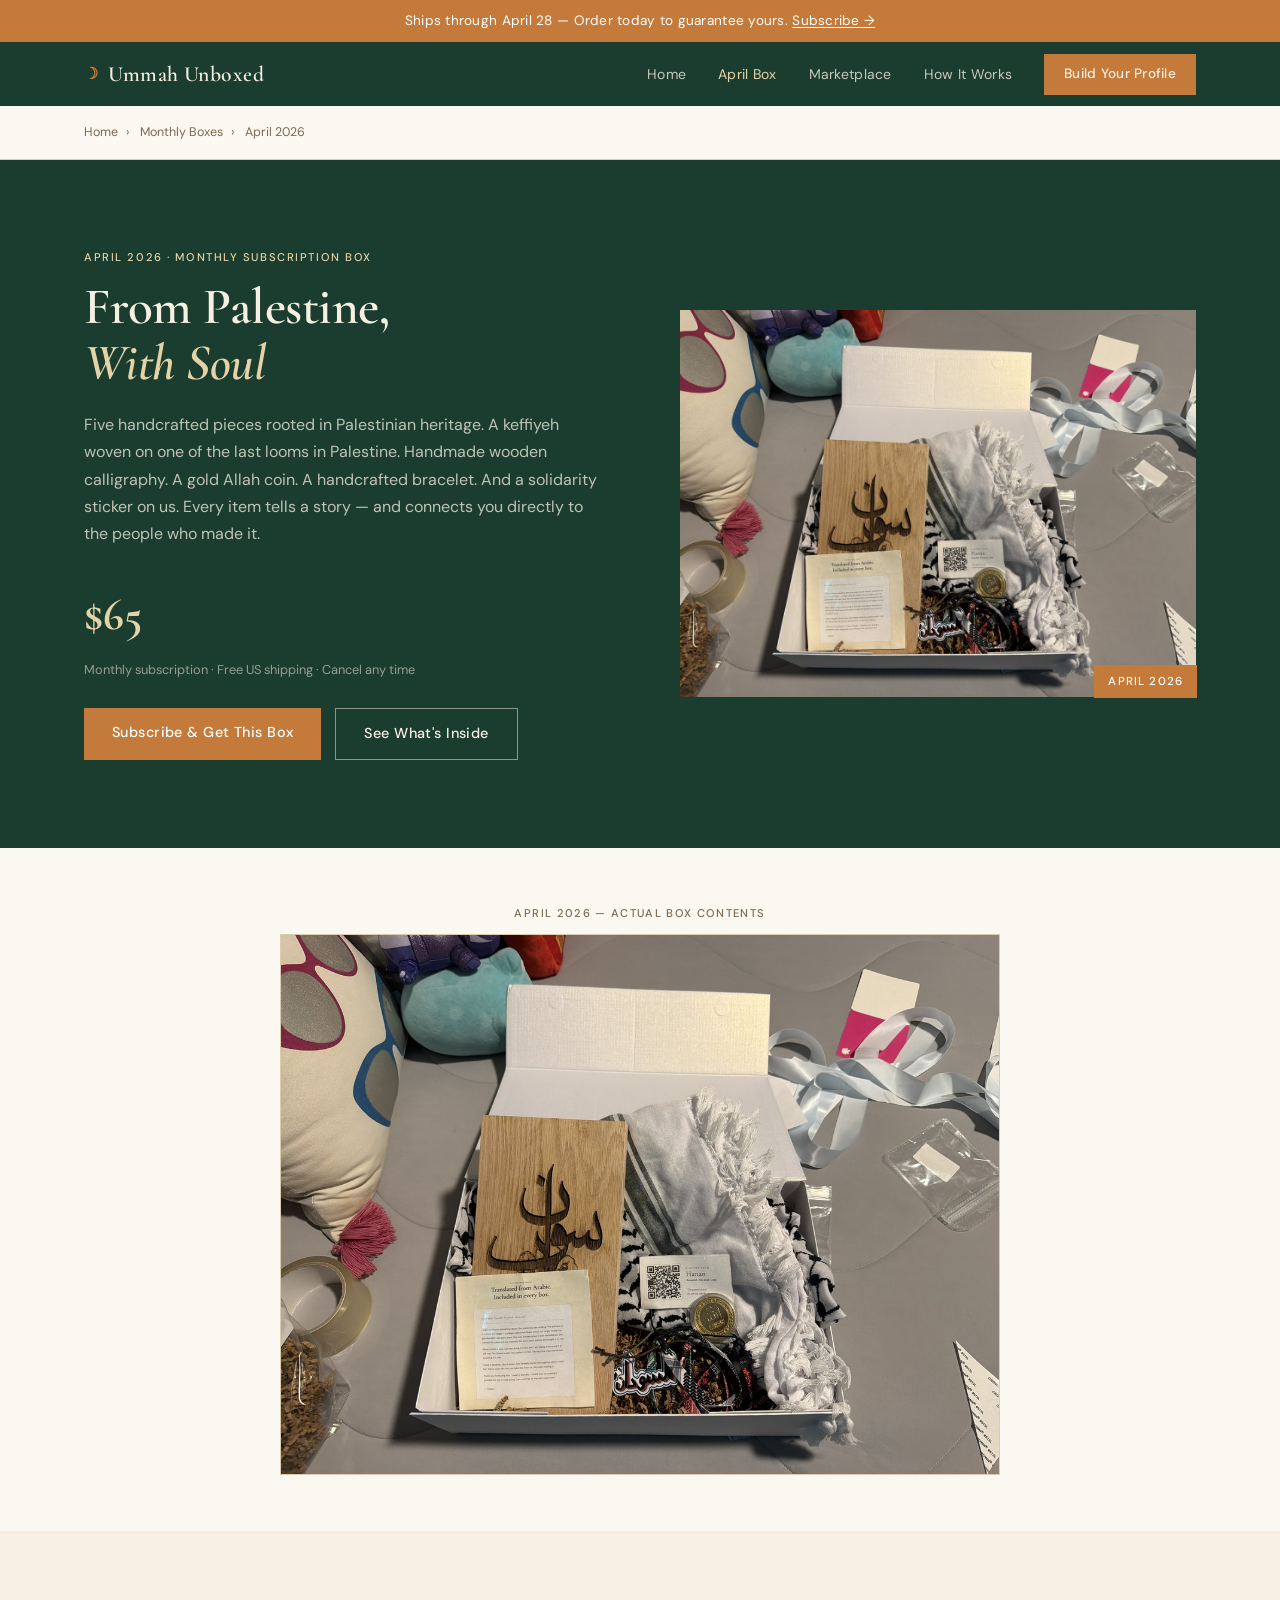
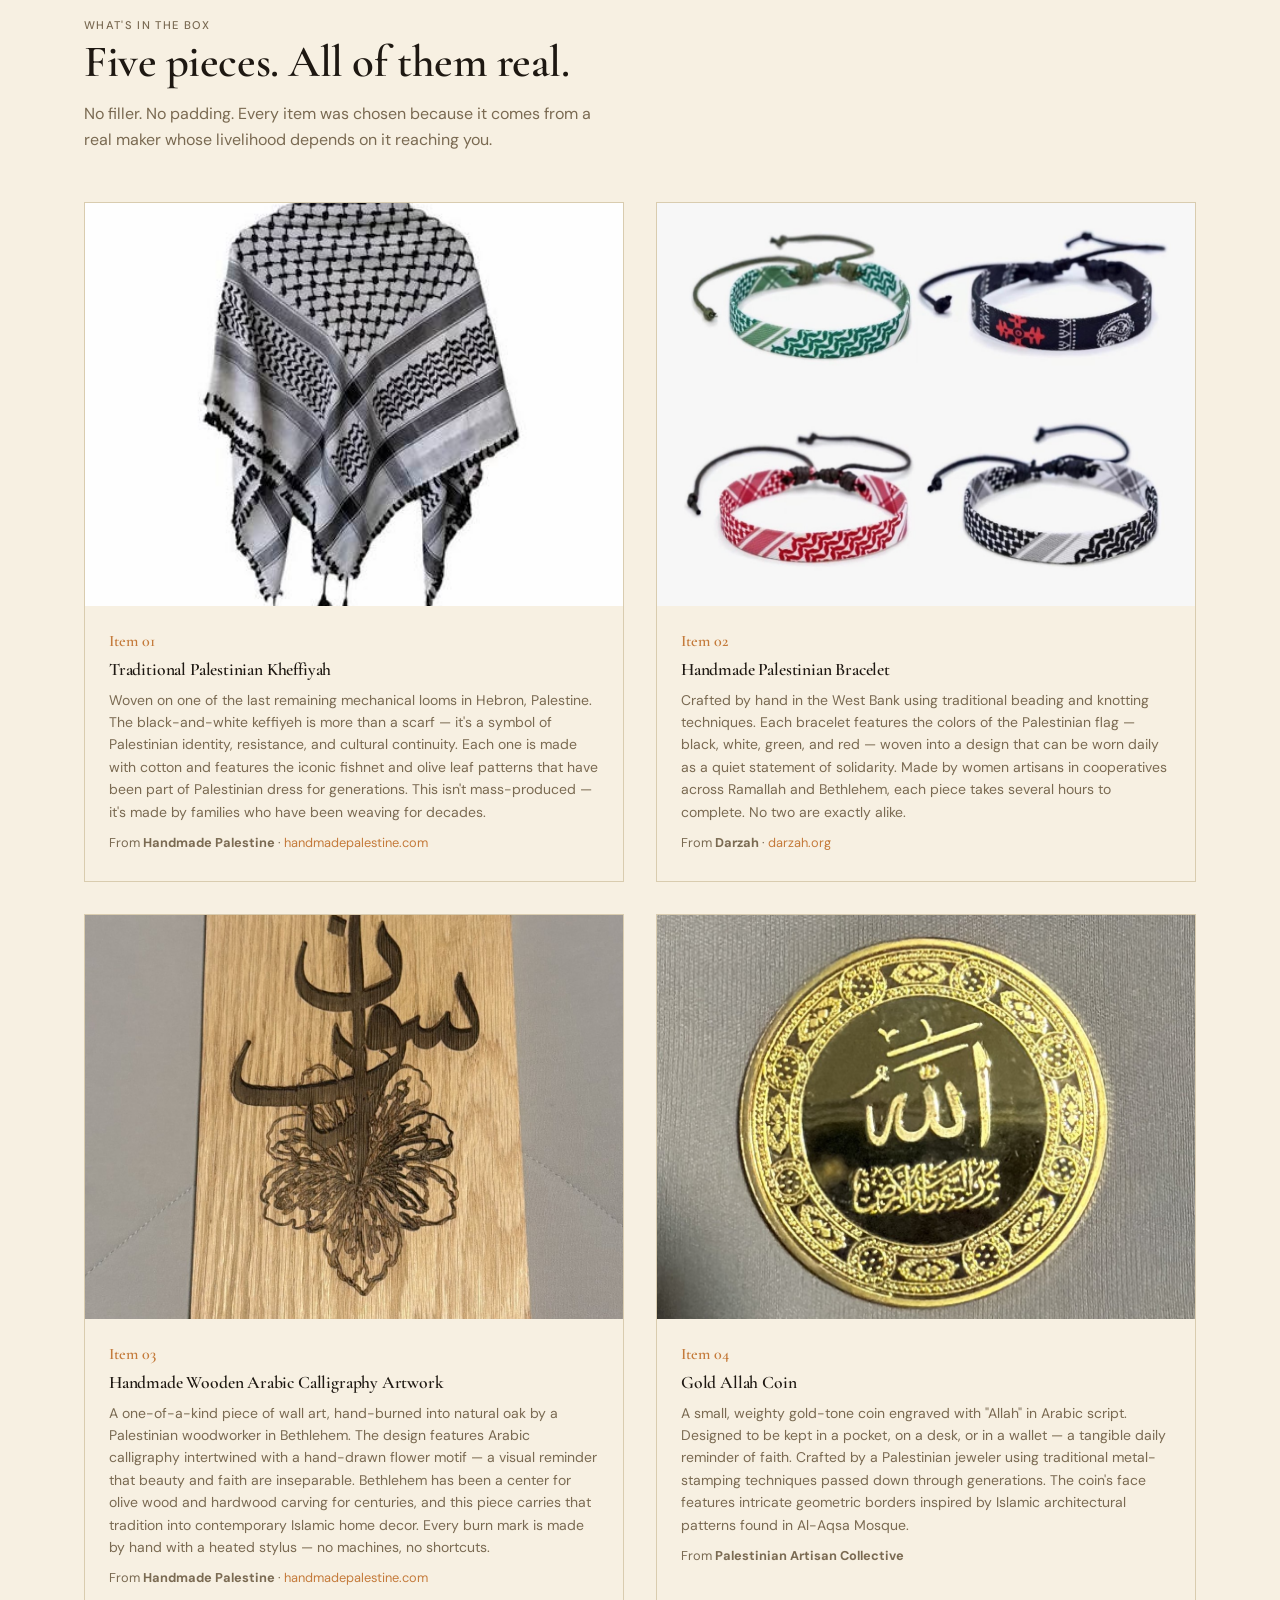
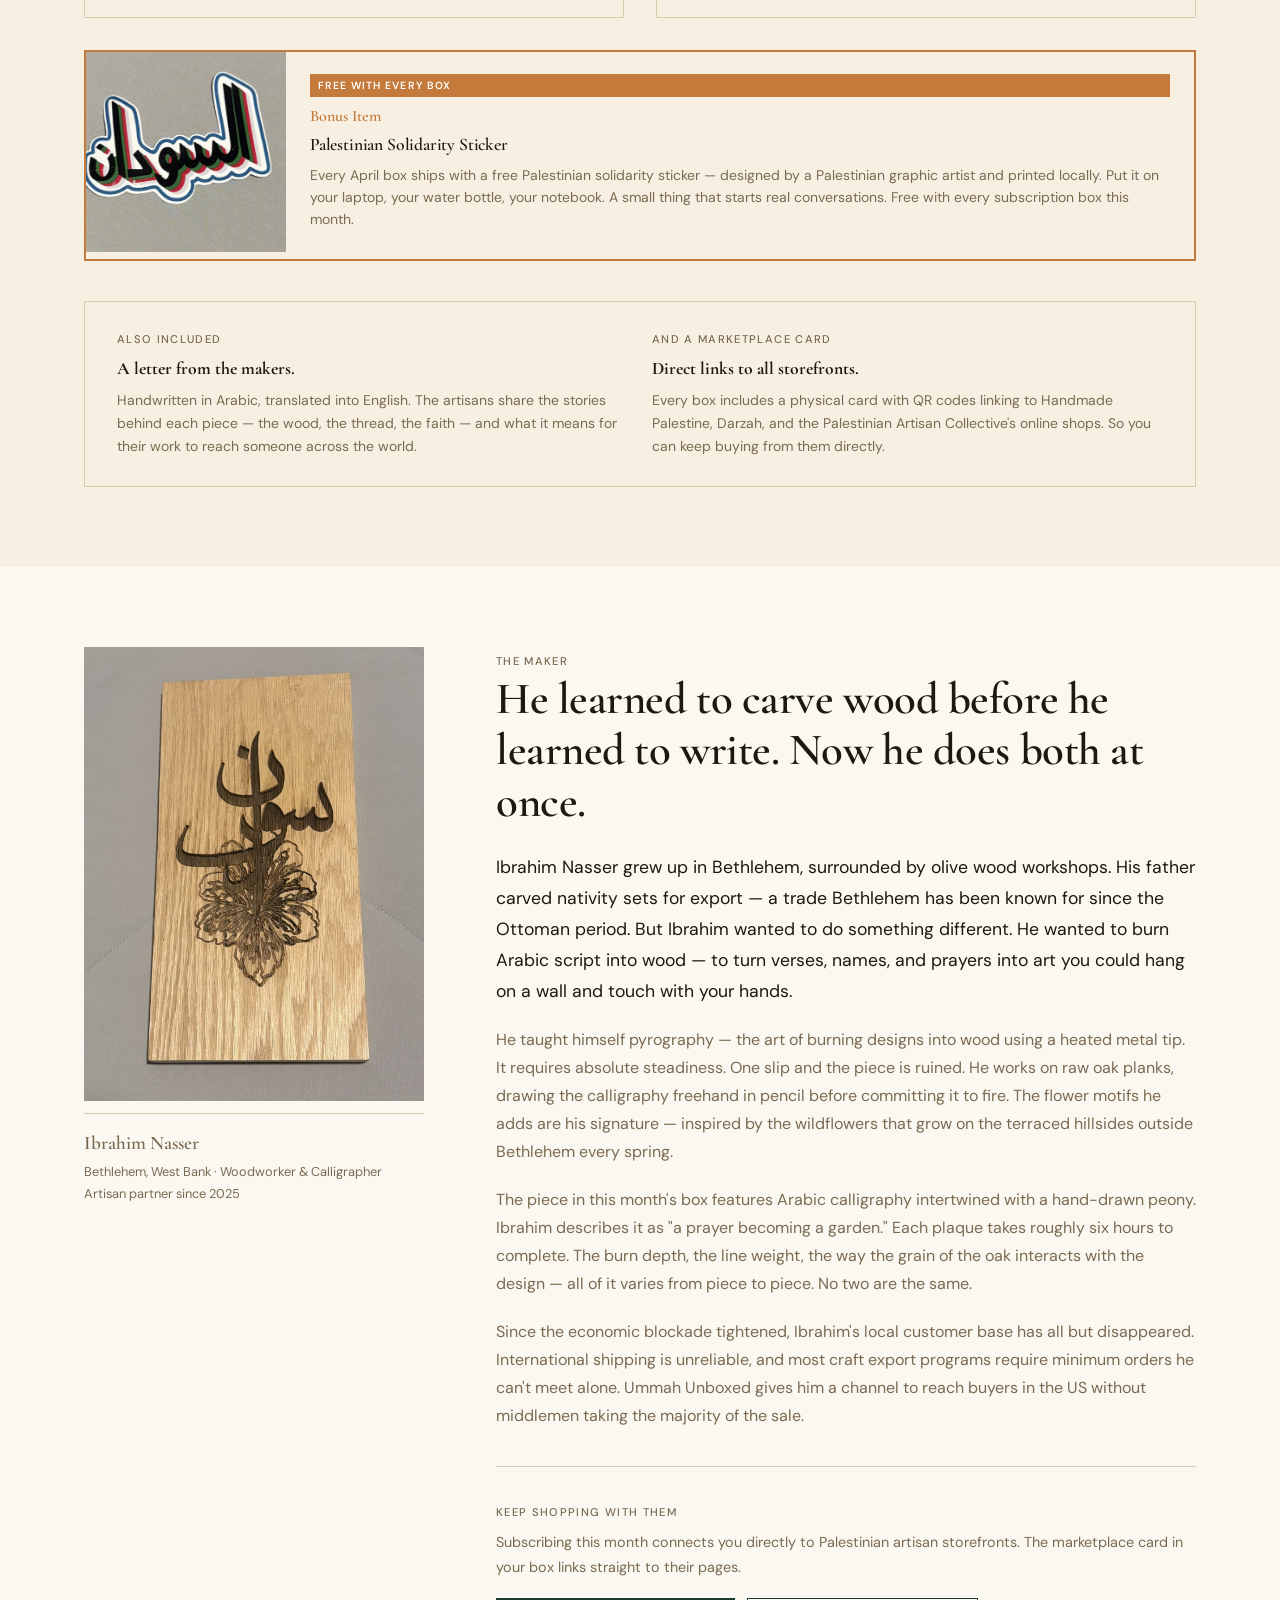
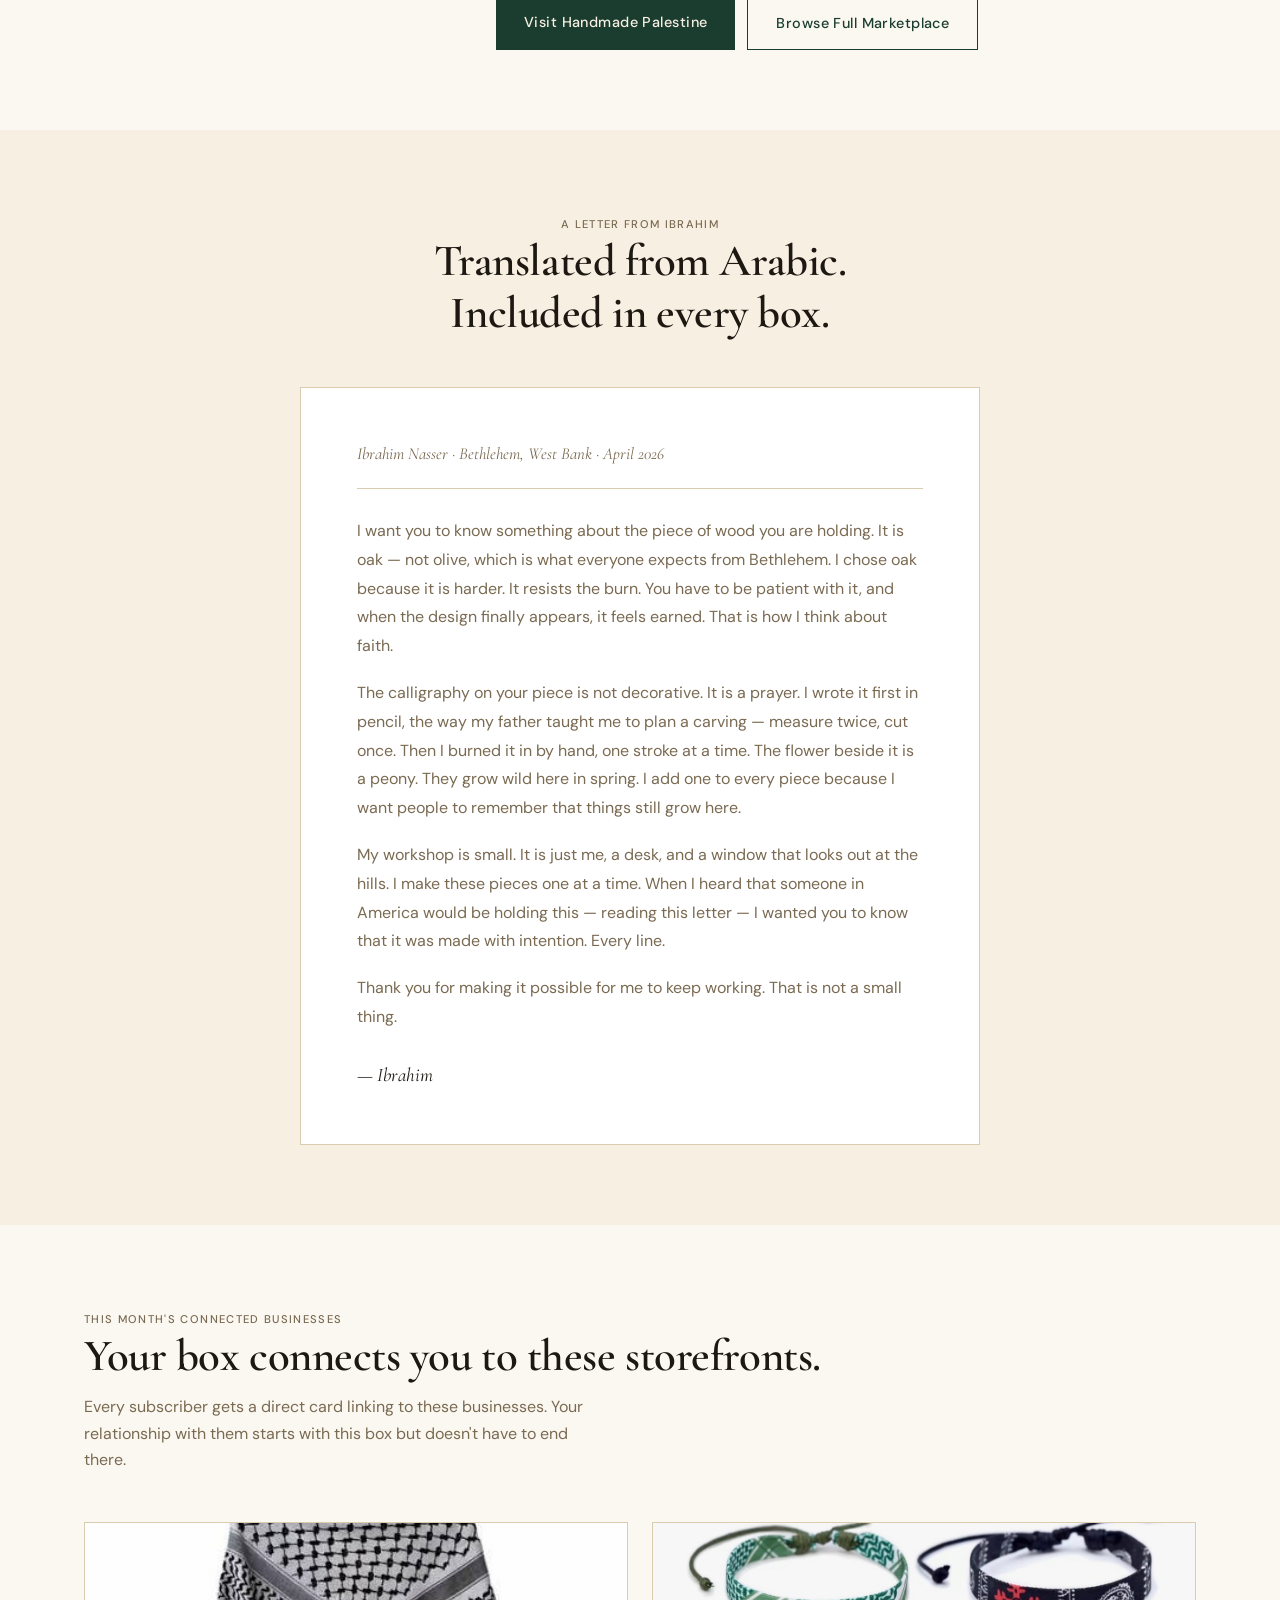
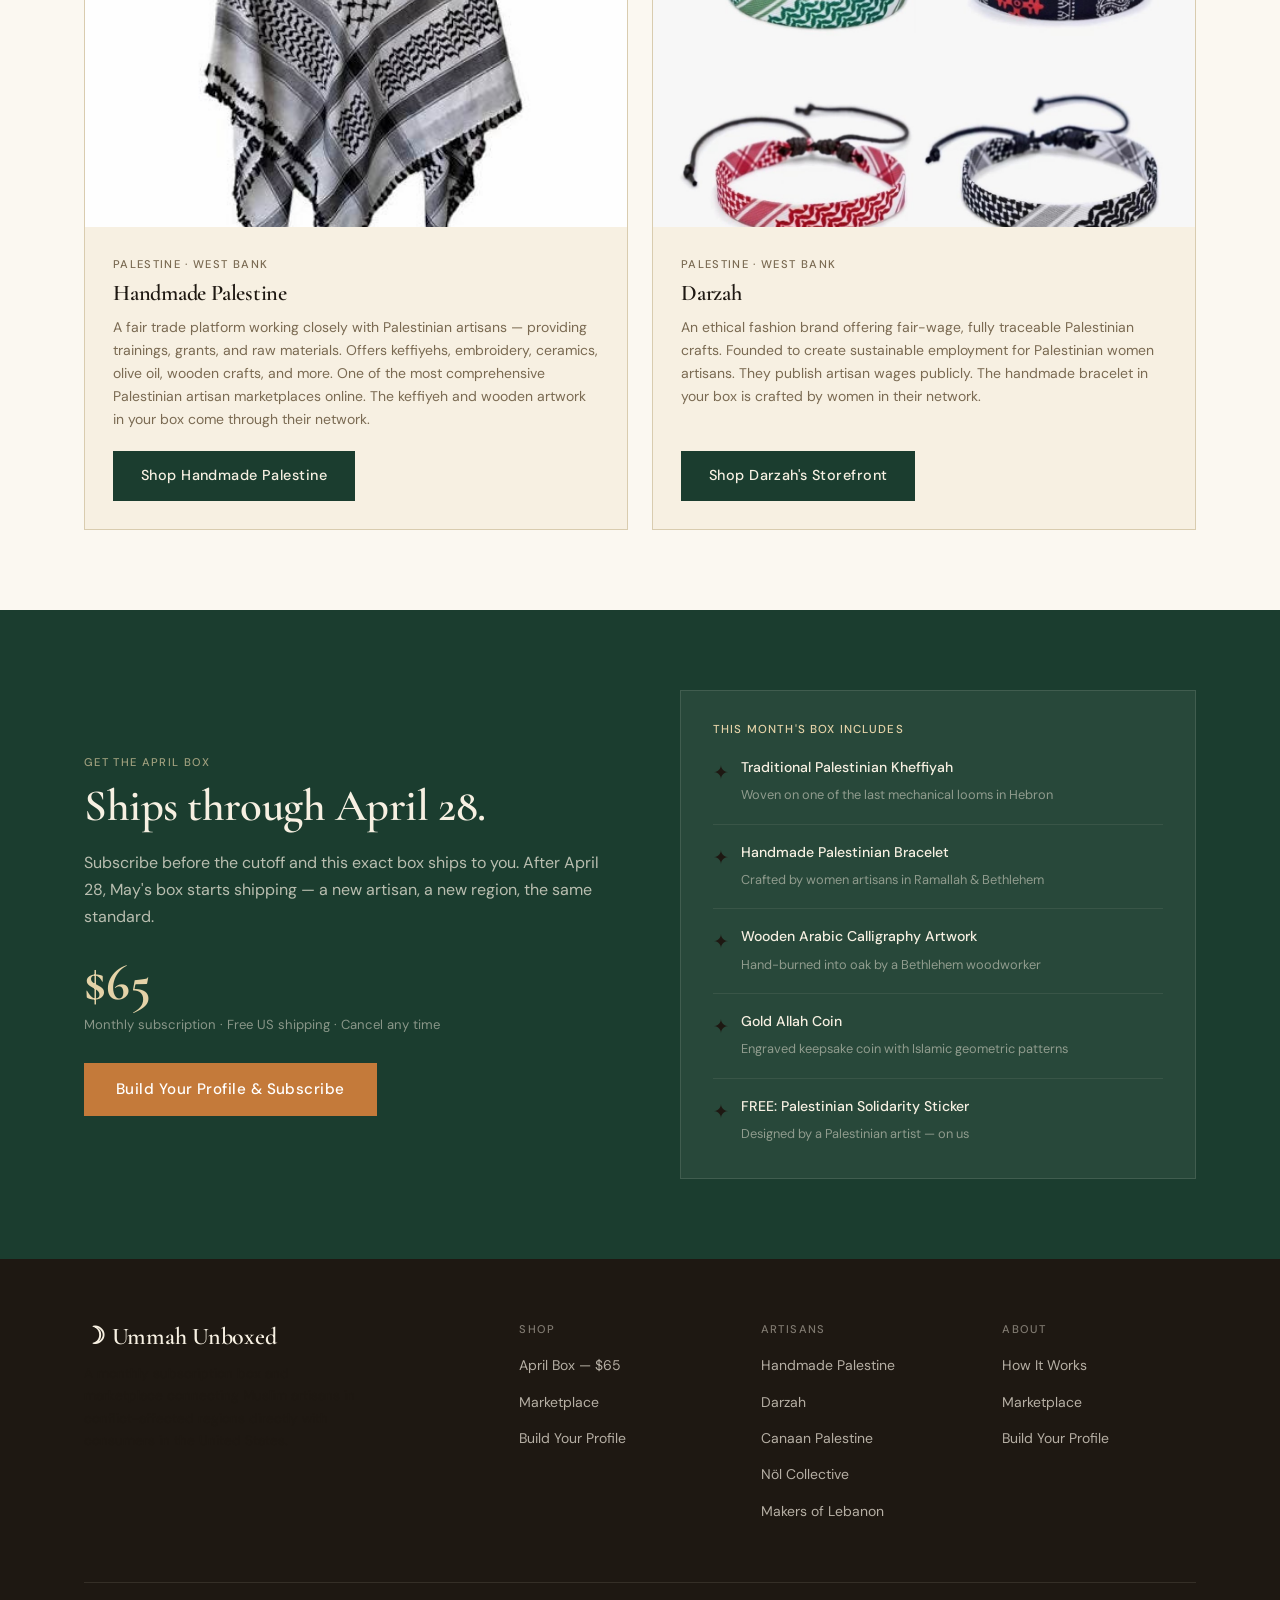
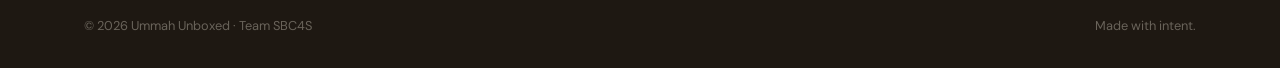
==== commit 08c3296a: "Replace stock images with real product photos Added: box-full, keffiyeh, bracelets, wooden-art, gold" ====
--- a/april-box.html
+++ b/april-box.html
@@ -131,7 +131,7 @@
         </div>
       </div>
       <div class="april-hero__img">
-        <img src="april-box-photo.jpeg" alt="April 2026 box contents - keffiyeh, wooden calligraphy art, and gold Allah coin">
+        <img src="box-full.jpeg" alt="April 2026 box contents - keffiyeh, wooden calligraphy art, and gold Allah coin">
       </div>
     </div>
   </div>
@@ -141,7 +141,7 @@
 <section class="box-photo-section">
   <div class="container">
     <span class="label">April 2026 &mdash; Actual Box Contents</span>
-    <img src="april-box-photo.jpeg" alt="April 2026 box: handmade wooden Arabic calligraphy artwork, gold Allah coin, and traditional Palestinian keffiyeh">
+    <img src="box-full.jpeg" alt="April 2026 box: handmade wooden Arabic calligraphy artwork, gold Allah coin, and traditional Palestinian keffiyeh">
   </div>
 </section>
 
@@ -157,7 +157,7 @@
 
       <div class="box-item">
         <div class="box-item__img">
-          <img src="https://images.unsplash.com/photo-1583394293214-0b3b6a9b5fcc?auto=format&fit=crop&w=700&q=80" alt="Traditional Palestinian keffiyeh">
+          <img src="keffiyeh.png" alt="Traditional Palestinian keffiyeh">
         </div>
         <div class="box-item__body">
           <div class="box-item__num">Item 01</div>
@@ -169,7 +169,7 @@
 
       <div class="box-item">
         <div class="box-item__img">
-          <img src="https://images.unsplash.com/photo-1611085583191-a3b181a88401?auto=format&fit=crop&w=700&q=80" alt="Handmade Palestinian bracelet">
+          <img src="bracelets.jpeg" alt="Handmade Palestinian bracelets">
         </div>
         <div class="box-item__body">
           <div class="box-item__num">Item 02</div>
@@ -181,7 +181,7 @@
 
       <div class="box-item">
         <div class="box-item__img">
-          <img src="april-box-photo.jpeg" alt="Handmade wooden Arabic calligraphy artwork with flower design" style="object-position: top;">
+          <img src="wooden-art.jpeg" alt="Handmade wooden Arabic calligraphy artwork with flower design">
         </div>
         <div class="box-item__body">
           <div class="box-item__num">Item 03</div>
@@ -193,7 +193,7 @@
 
       <div class="box-item">
         <div class="box-item__img">
-          <img src="https://images.unsplash.com/photo-1610375228550-d5cabc1aaca9?auto=format&fit=crop&w=700&q=80" alt="Gold Allah coin">
+          <img src="gold-coin.jpeg" alt="Gold Allah coin">
         </div>
         <div class="box-item__body">
           <div class="box-item__num">Item 04</div>
@@ -209,7 +209,7 @@
     <div style="margin-top: 32px;">
       <div class="box-item" style="display: grid; grid-template-columns: 200px 1fr; border: 2px solid var(--amber);">
         <div class="box-item__img" style="aspect-ratio: 1;">
-          <img src="https://images.unsplash.com/photo-1557411732-1797a9171fcf?auto=format&fit=crop&w=400&q=80" alt="Palestinian solidarity sticker" style="width: 100%; height: 100%; object-fit: cover;">
+          <img src="sticker.jpeg" alt="Palestinian solidarity sticker" style="width: 100%; height: 100%; object-fit: cover;">
         </div>
         <div class="box-item__body" style="display: flex; flex-direction: column; justify-content: center;">
           <span class="freebie-badge">Free With Every Box</span>
@@ -241,7 +241,7 @@
   <div class="container">
     <div class="artisan-story__inner">
       <div class="artisan-story__portrait">
-        <img src="https://images.unsplash.com/photo-1452860606245-08befc0ff44b?auto=format&fit=crop&w=500&q=80" alt="Palestinian artisan at work in Bethlehem workshop">
+        <img src="wooden-art.jpeg" alt="Handmade wooden Arabic calligraphy artwork from Bethlehem">
         <div class="artisan-story__portrait-caption">
           <span class="artisan-story__portrait-name">Ibrahim Nasser</span>
           Bethlehem, West Bank &middot; Woodworker &amp; Calligrapher<br>
@@ -299,7 +299,7 @@
 
       <div class="connect-card">
         <div class="connect-card__img">
-          <img src="https://images.unsplash.com/photo-1583394293214-0b3b6a9b5fcc?auto=format&fit=crop&w=700&q=80" alt="Palestinian artisan crafts">
+          <img src="keffiyeh.png" alt="Palestinian keffiyeh">
         </div>
         <div class="connect-card__body">
           <span class="label">Palestine &middot; West Bank</span>
@@ -311,7 +311,7 @@
 
       <div class="connect-card">
         <div class="connect-card__img">
-          <img src="https://images.unsplash.com/photo-1558769132-cb1aea458c5e?auto=format&fit=crop&w=700&q=80" alt="Darzah Palestinian embroidery and crafts">
+          <img src="bracelets.jpeg" alt="Handmade Palestinian bracelets by Darzah">
         </div>
         <div class="connect-card__body">
           <span class="label">Palestine &middot; West Bank</span>
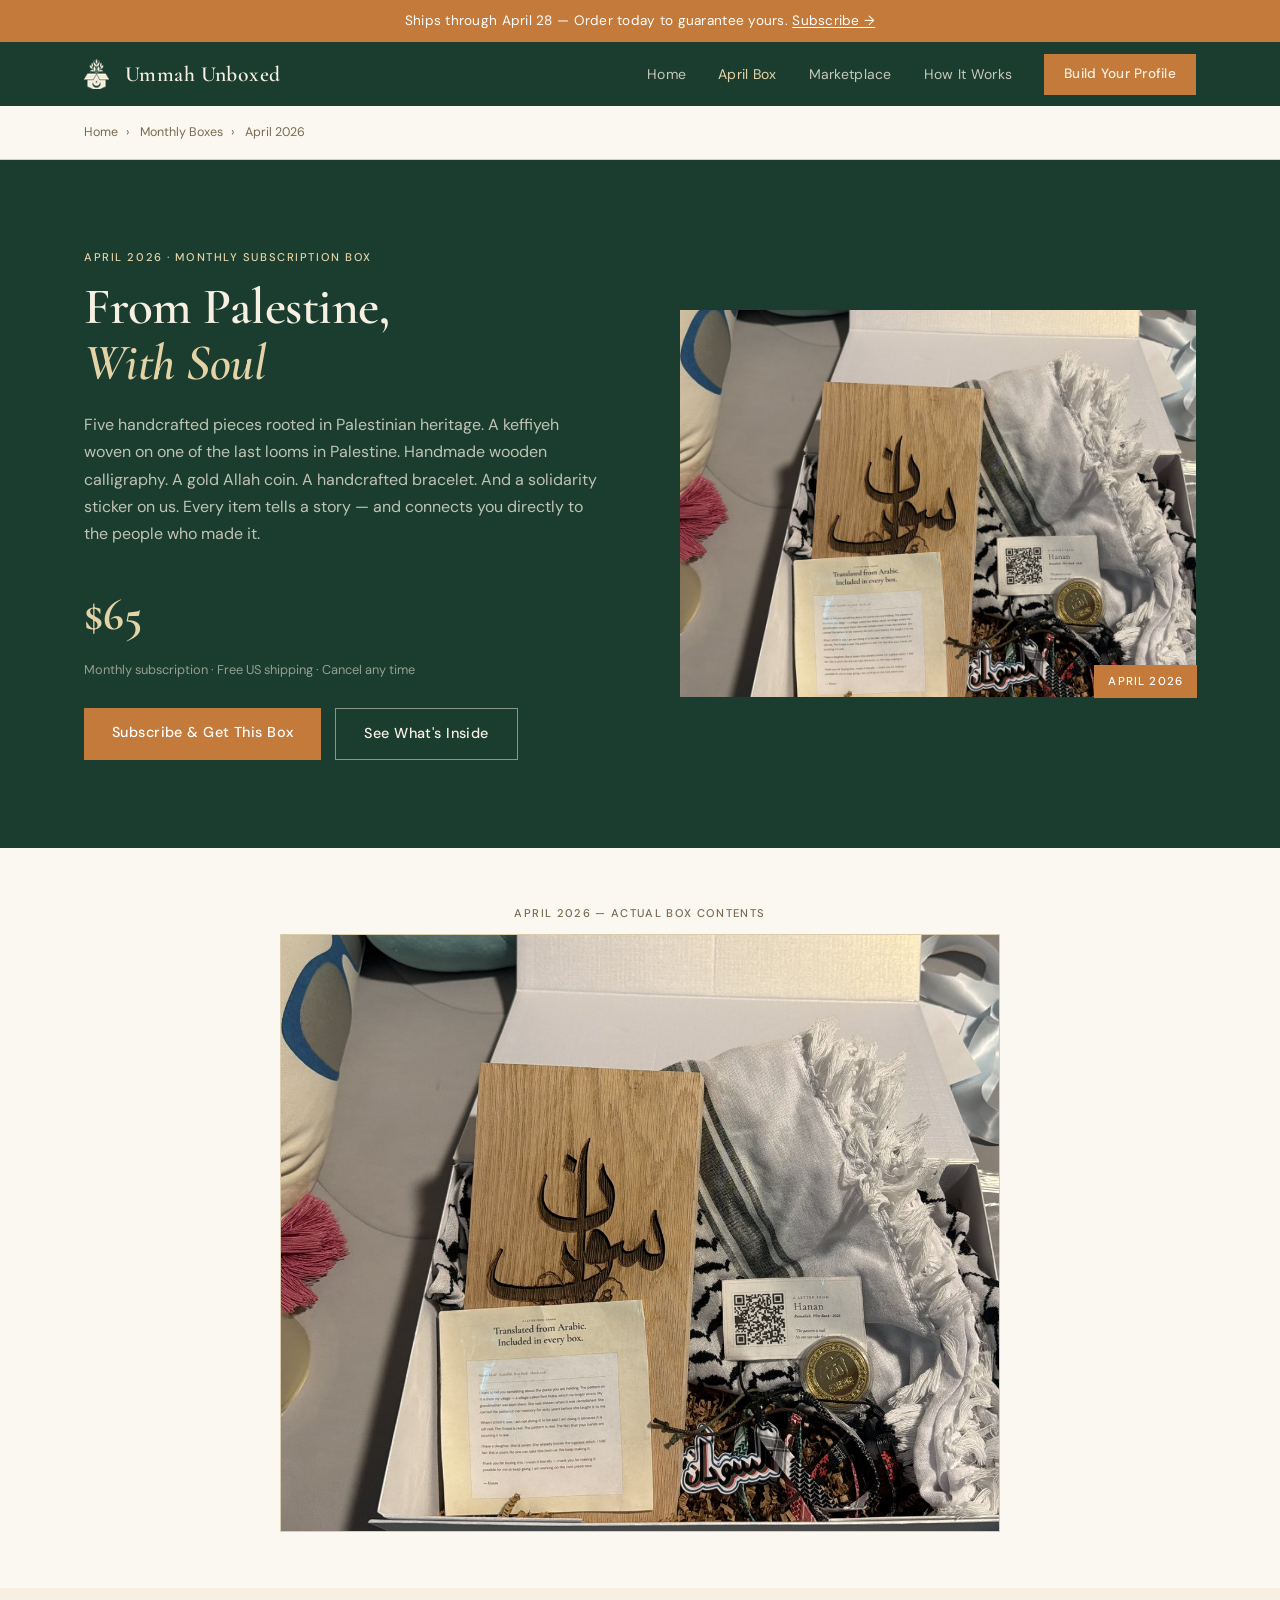
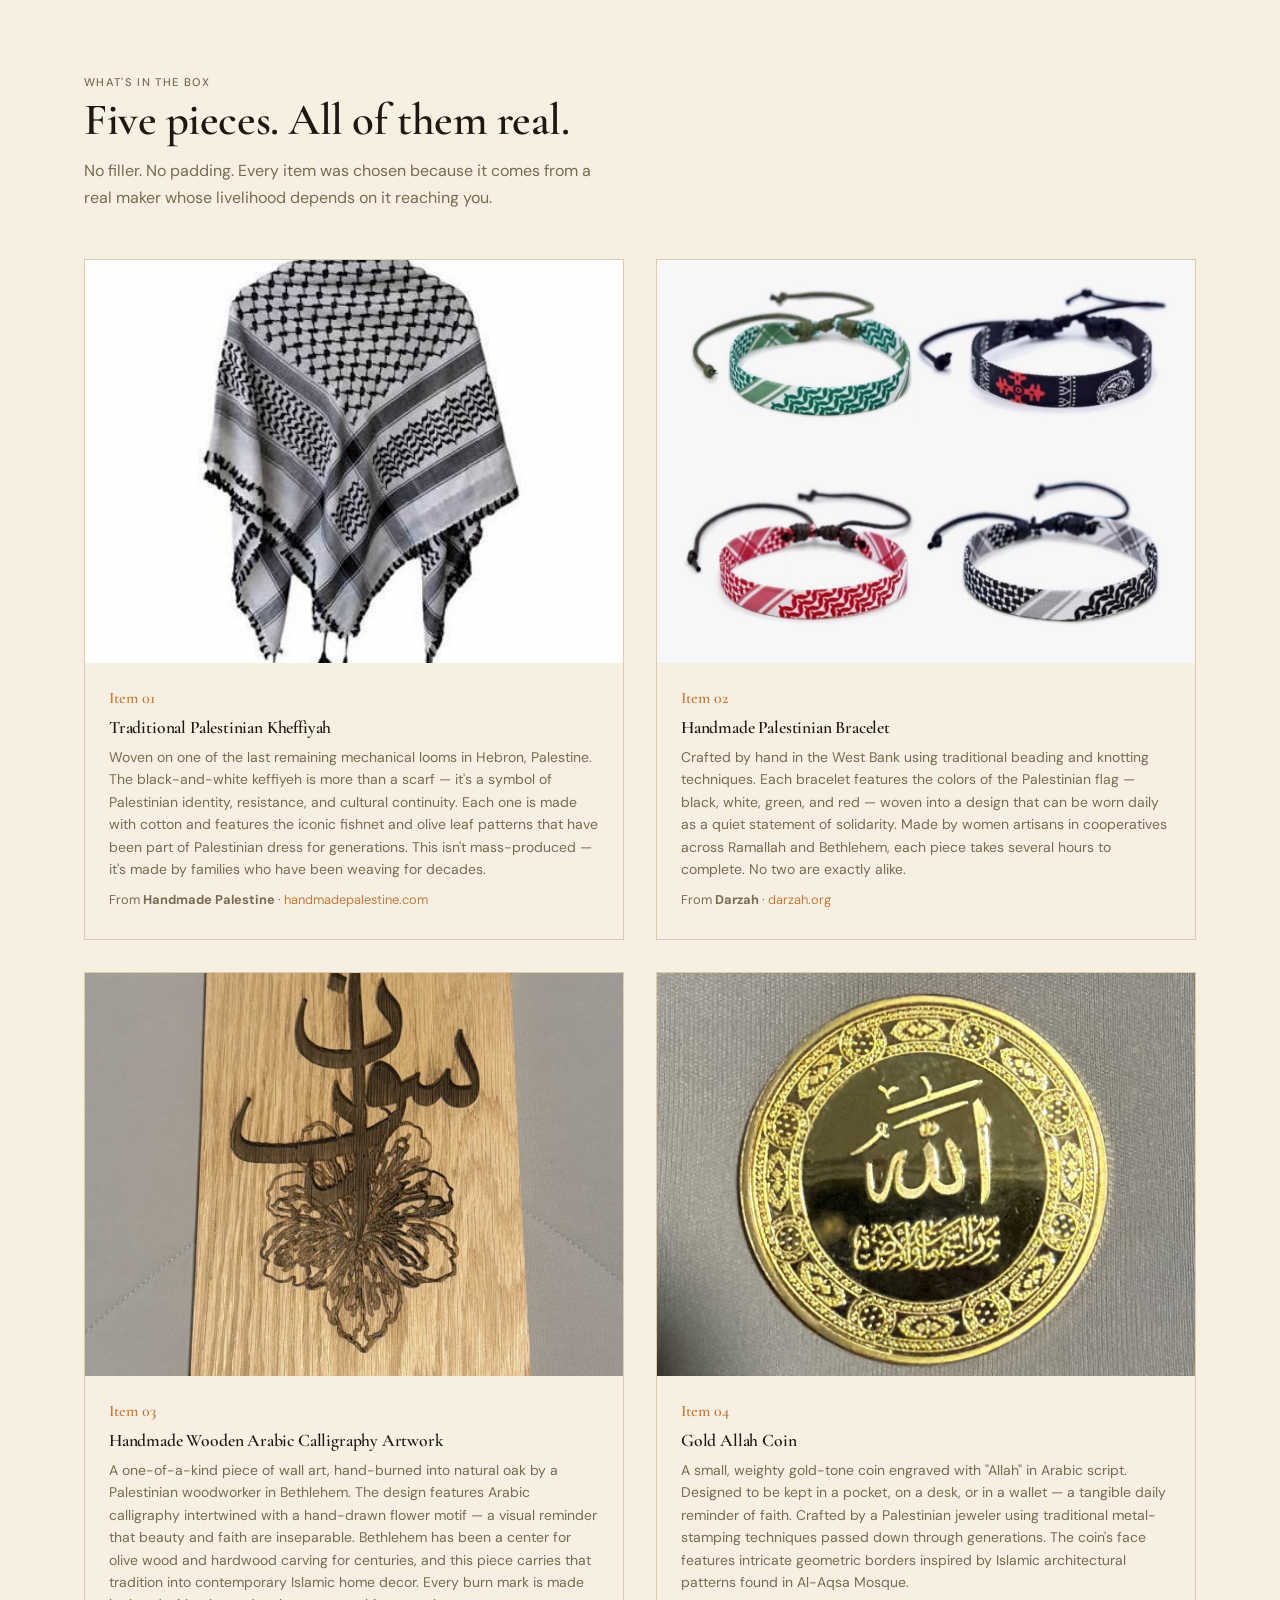
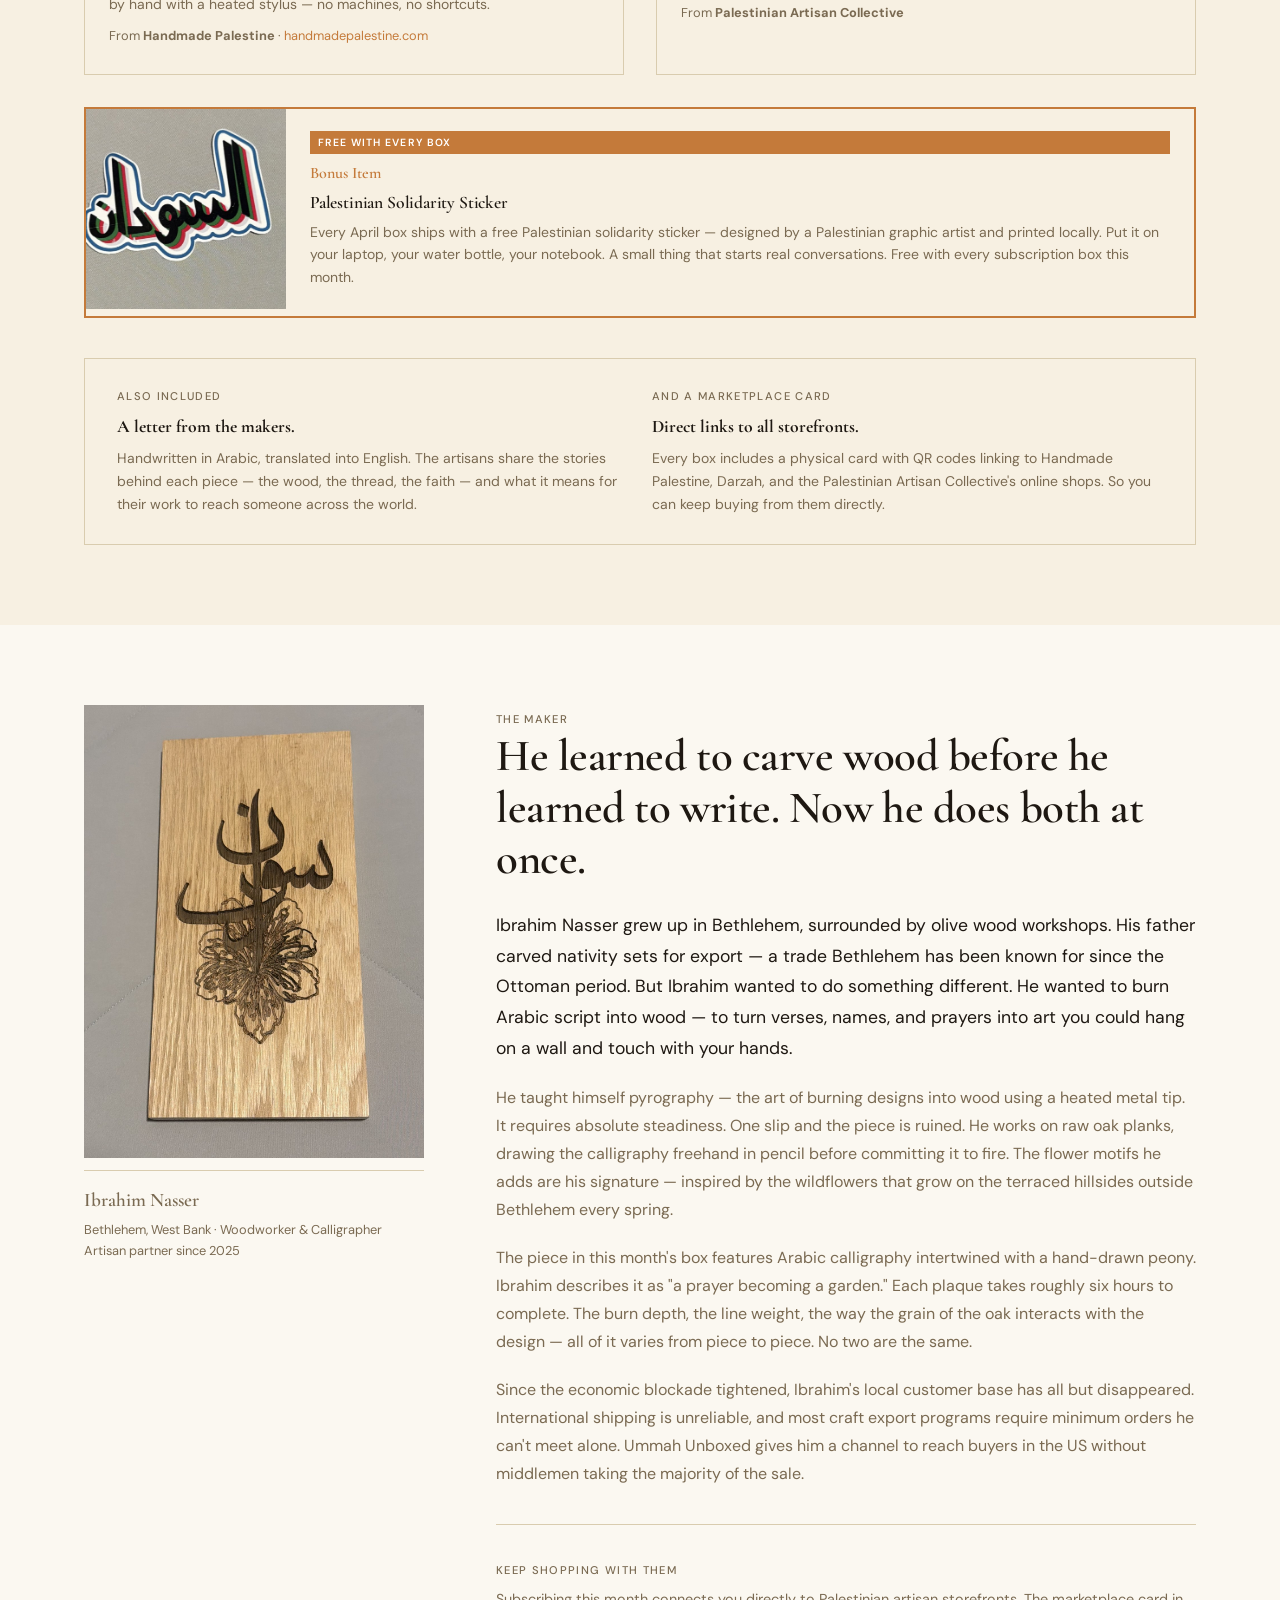
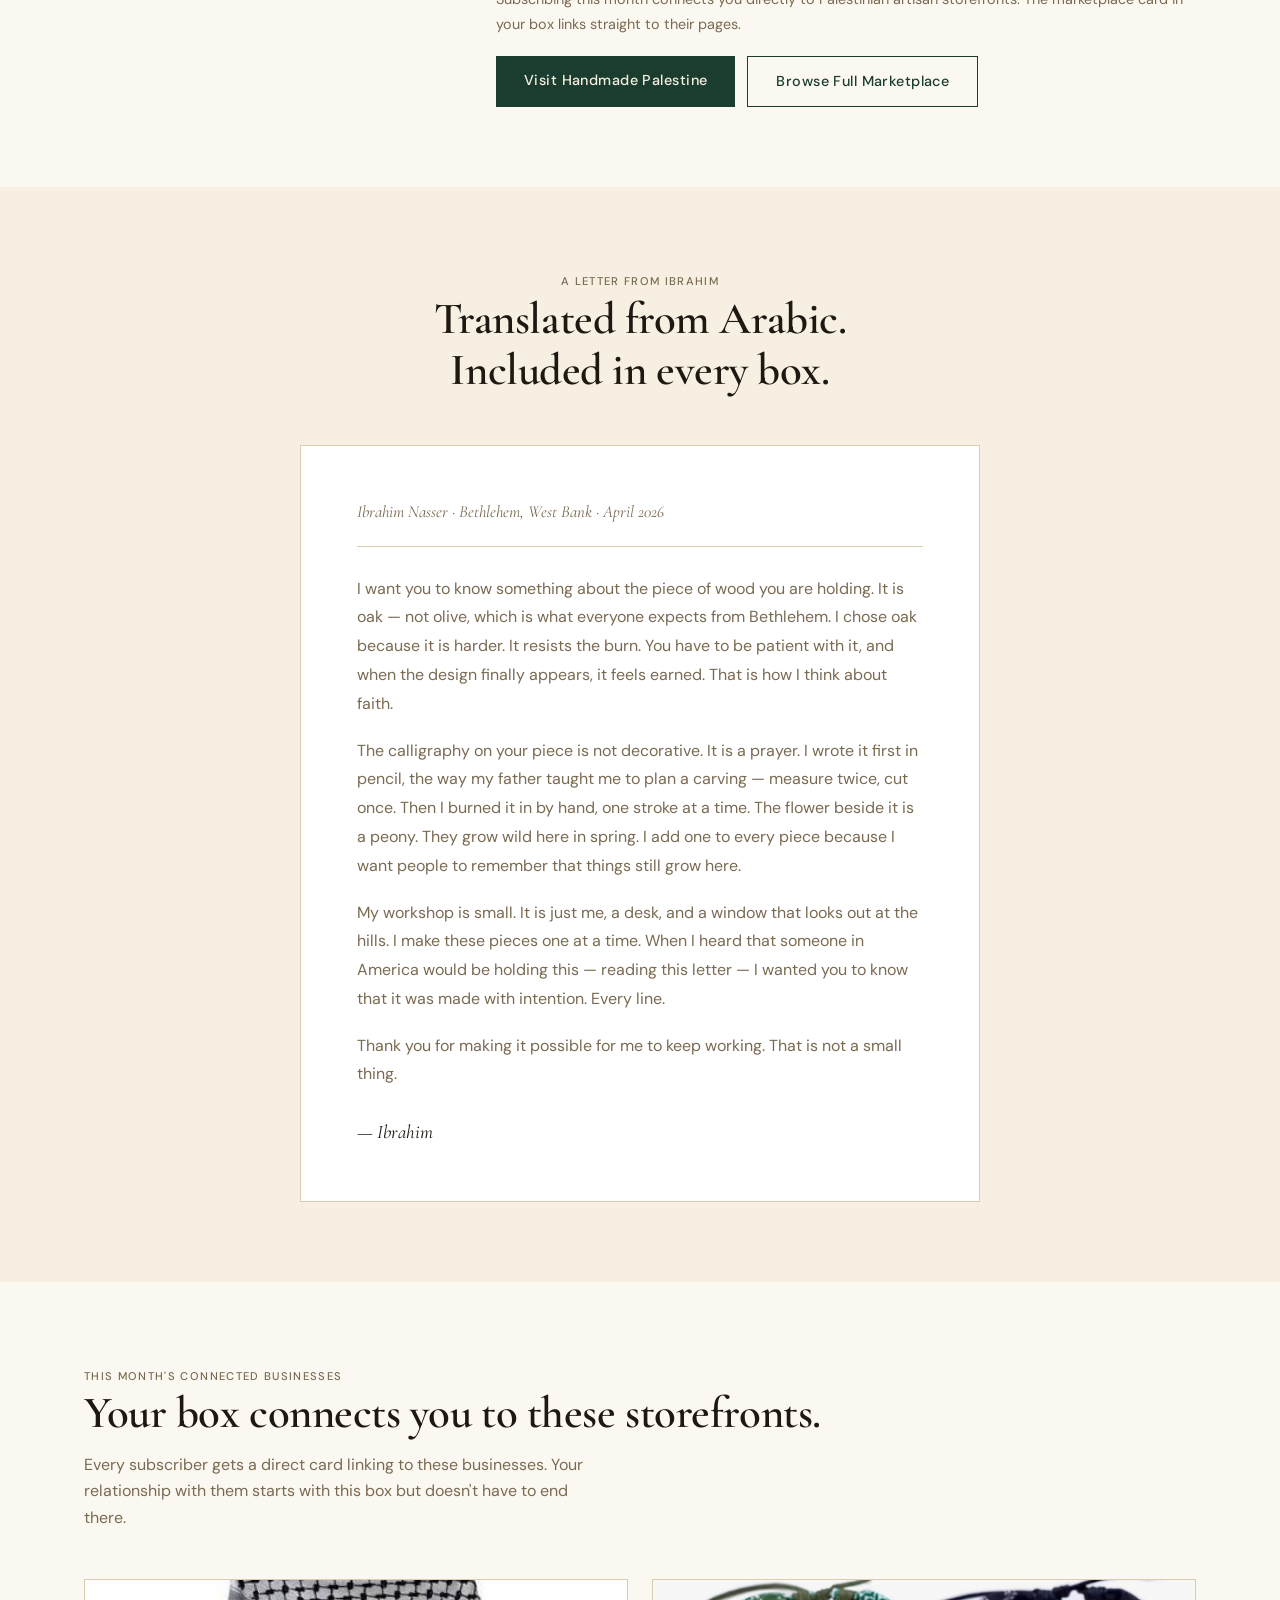
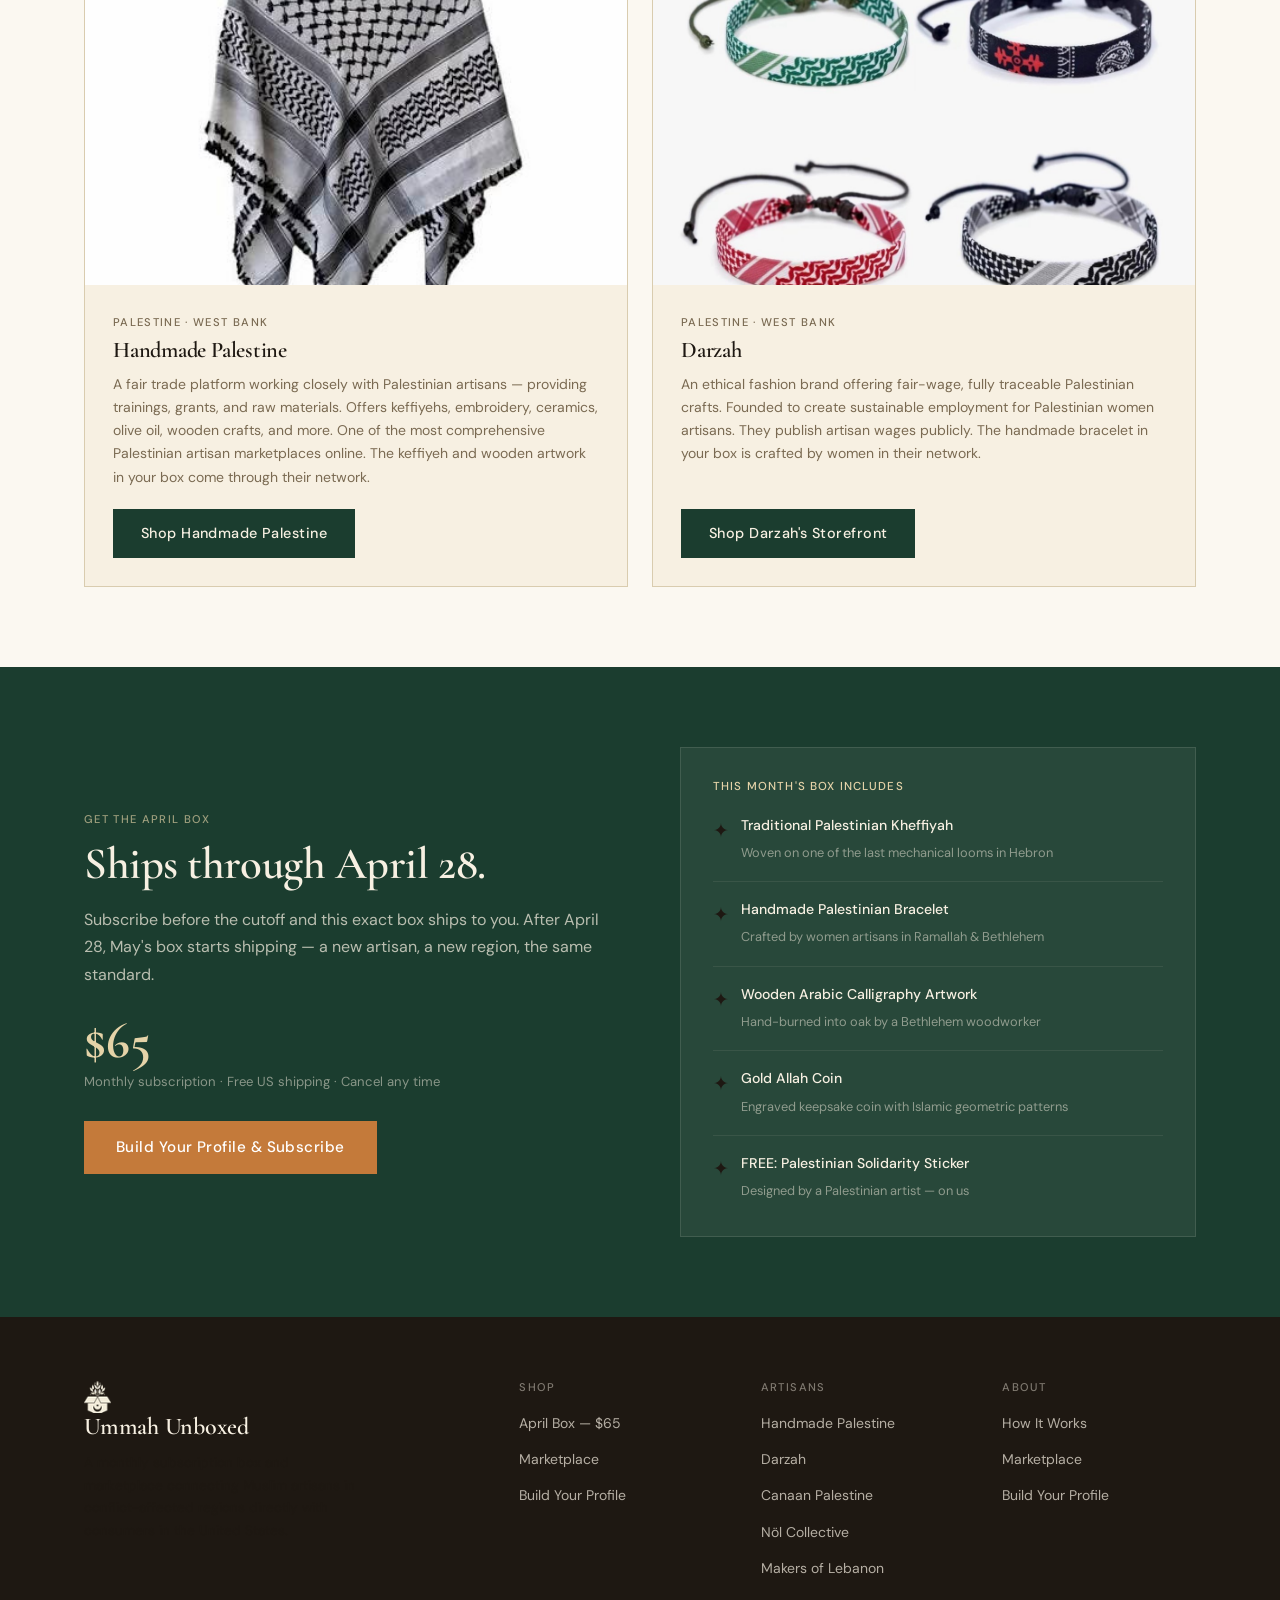
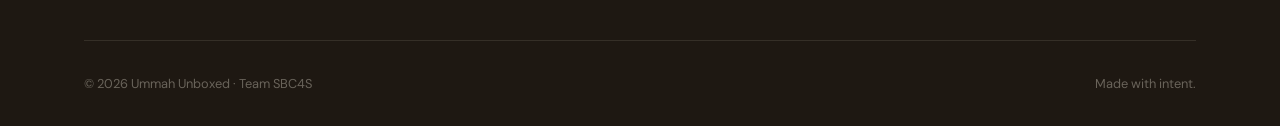
==== commit d15fcde5: "Replace text logo with Ummah Unboxed brand logo everywhere - Added logo-nav-light.png for dark nav/f" ====
--- a/april-box.html
+++ b/april-box.html
@@ -4,6 +4,7 @@
   <meta charset="UTF-8">
   <meta name="viewport" content="width=device-width, initial-scale=1.0">
   <title>April 2026 Box — From Palestine, With Soul · Ummah Unboxed</title>
+  <link rel="icon" type="image/png" href="favicon.png">
   <link rel="stylesheet" href="styles.css">
   <style>
     .letter-section {
@@ -95,7 +96,7 @@
 <!-- Navigation -->
 <nav class="nav">
   <div class="nav__inner">
-    <a href="index.html" class="nav__logo"><span class="star">&#9789;</span> Ummah Unboxed</a>
+    <a href="index.html" class="nav__logo"><img src="logo-nav-light.png" alt="" class="nav__logo-img"> Ummah Unboxed</a>
     <div class="nav__links">
       <a href="index.html">Home</a>
       <a href="april-box.html" class="active">April Box</a>
@@ -386,7 +387,7 @@
   <div class="container">
     <div class="footer__inner">
       <div class="footer__brand">
-        <h3>&#9789; Ummah Unboxed</h3>
+        <h3><img src="logo-nav-light.png" alt="" style="height: 32px; vertical-align: middle; margin-right: 8px;">Ummah Unboxed</h3>
         <p>A monthly subscription box and marketplace connecting Muslim artisans in conflict-affected regions directly with consumers in the United States.</p>
       </div>
       <div class="footer__col">
--- a/styles.css
+++ b/styles.css
@@ -93,6 +93,7 @@
   gap: 10px;
 }
 .nav__logo span.star { color: var(--amber); font-size: 1rem; }
+.nav__logo-img { height: 30px; vertical-align: middle; margin-right: 6px; }
 .nav__links {
   display: flex;
   align-items: center;
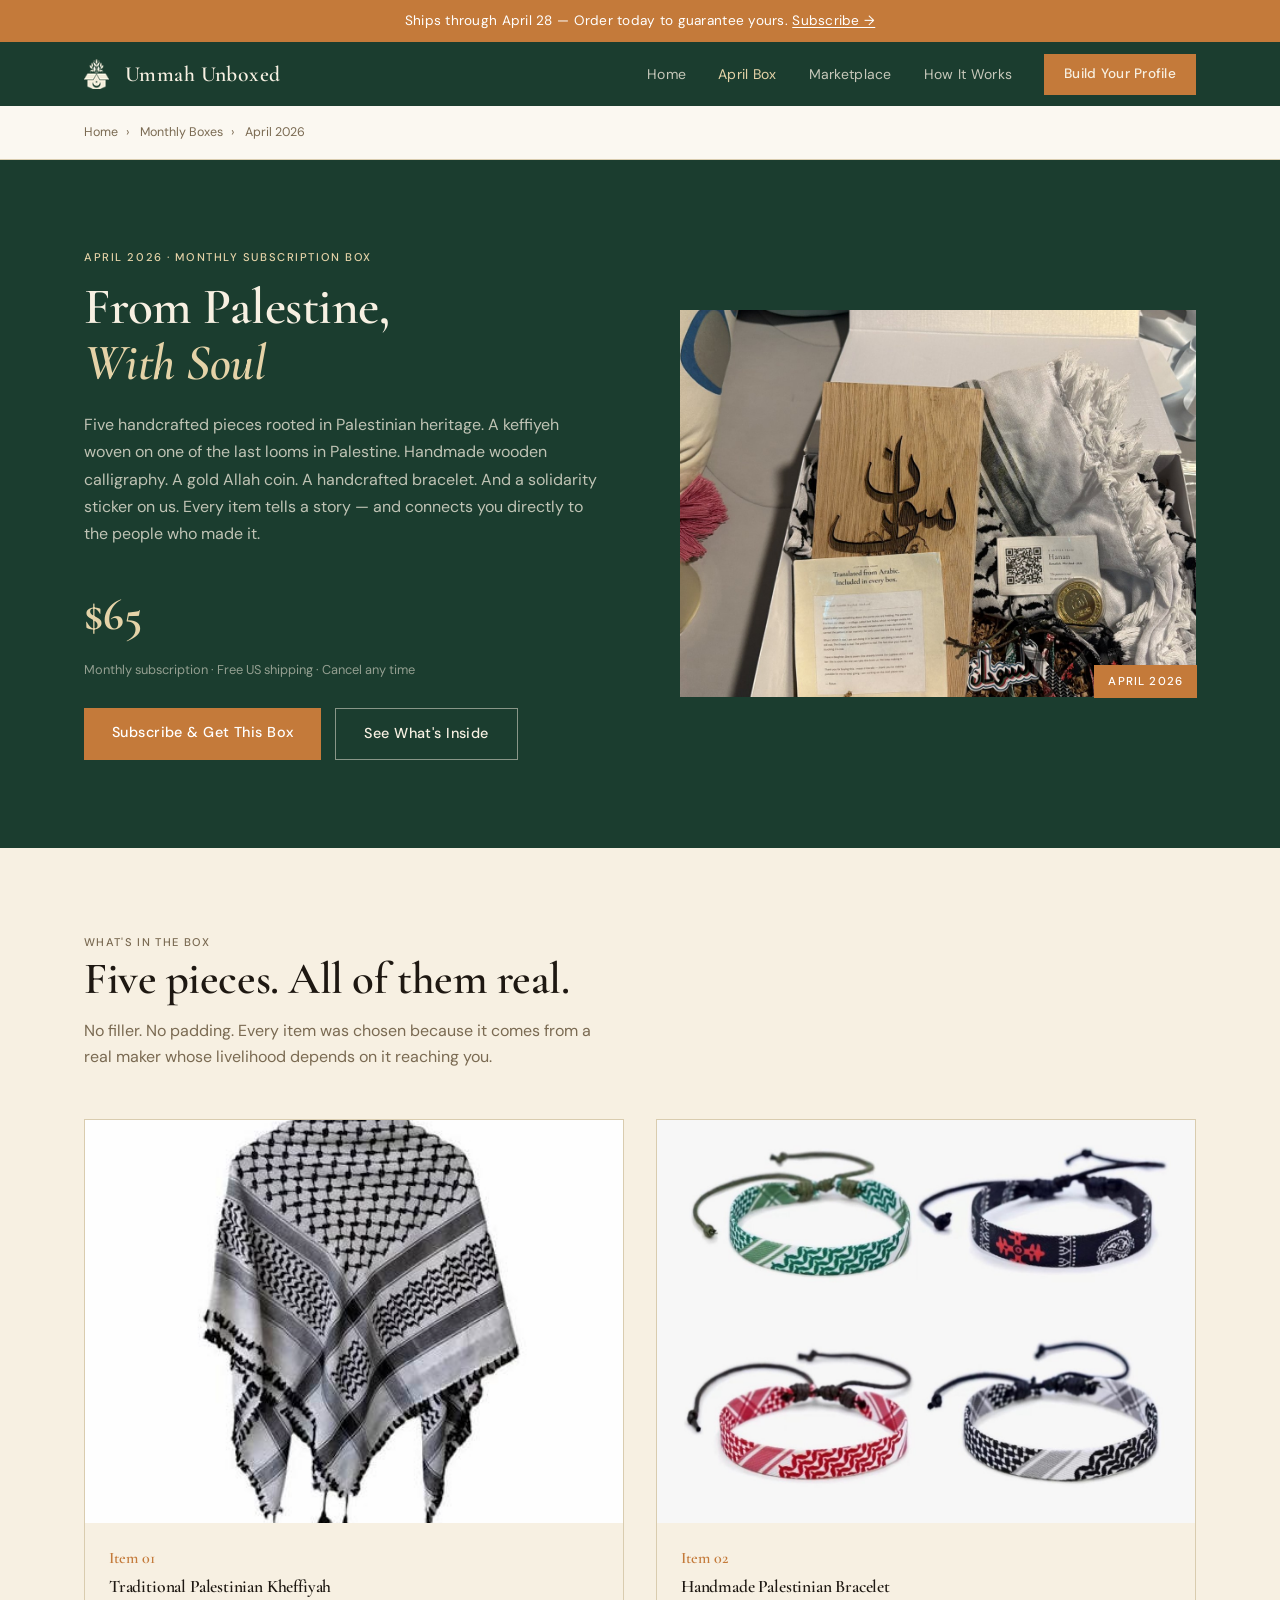
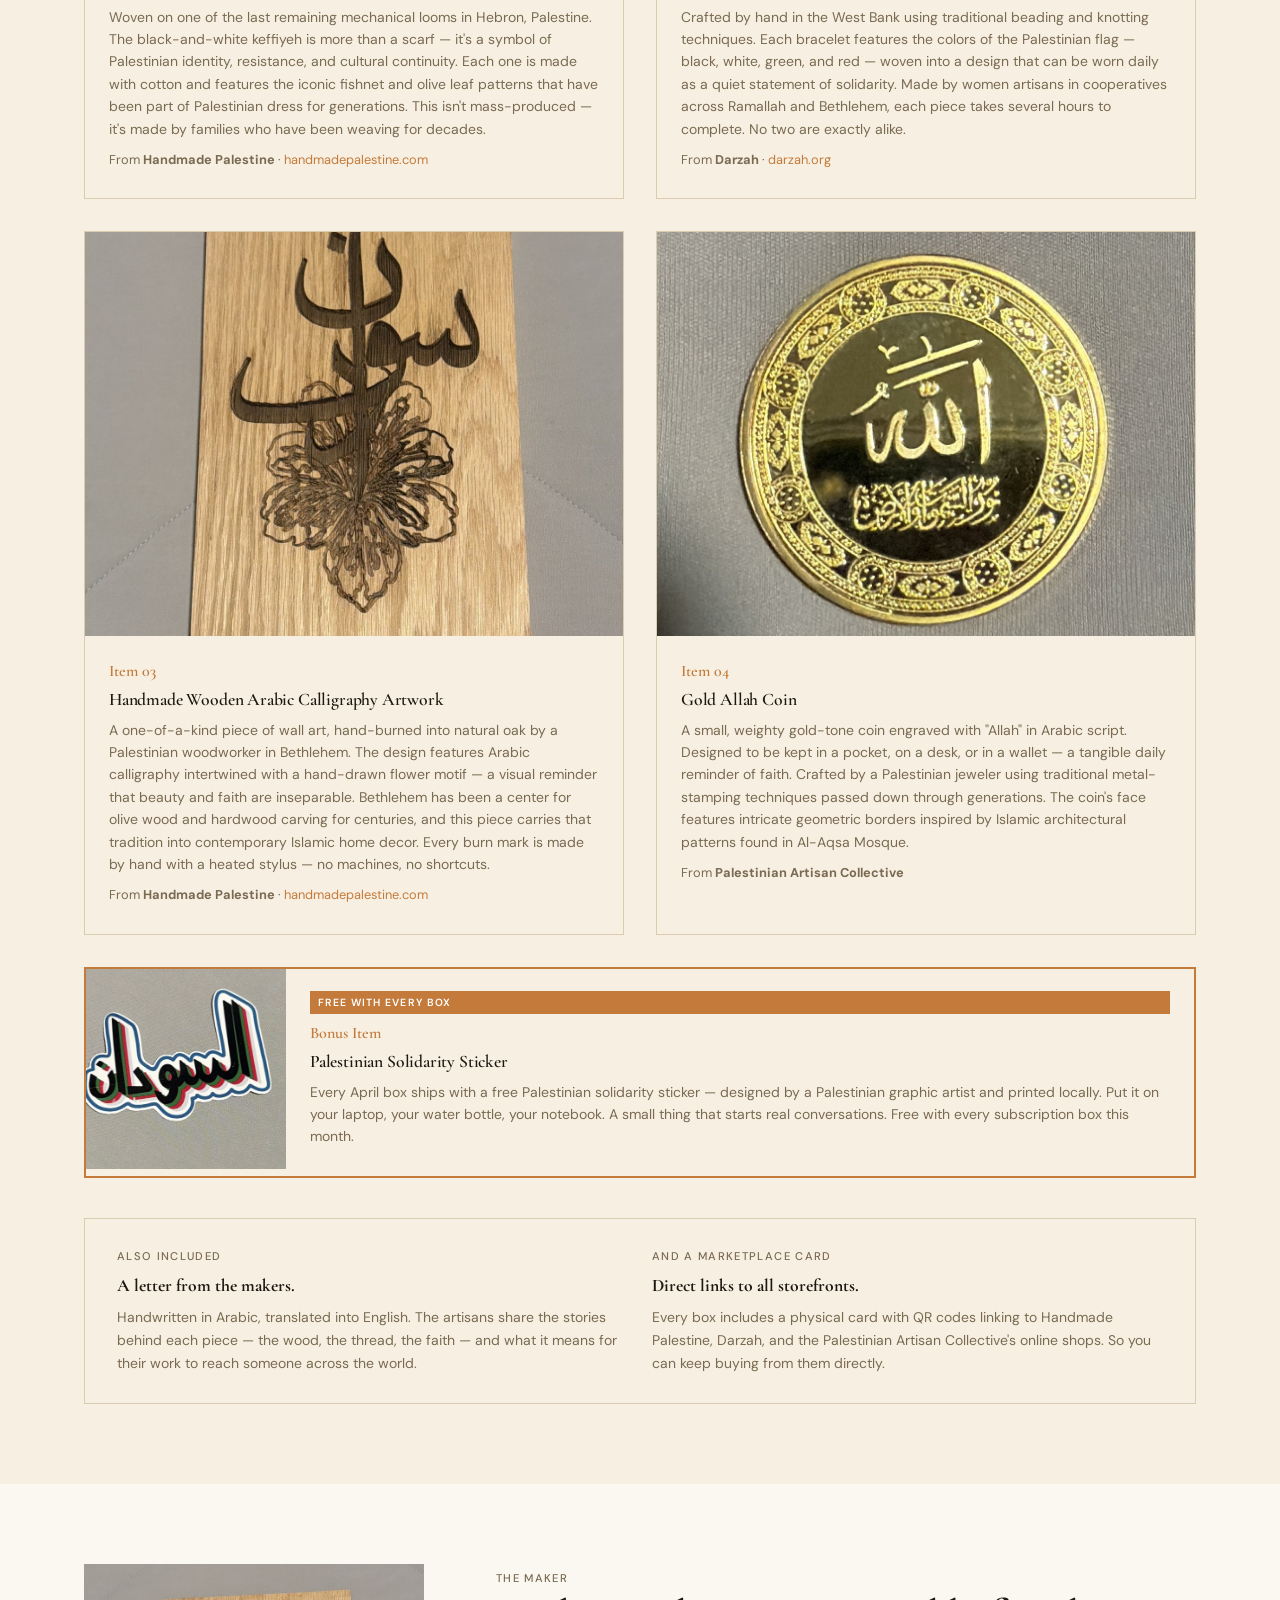
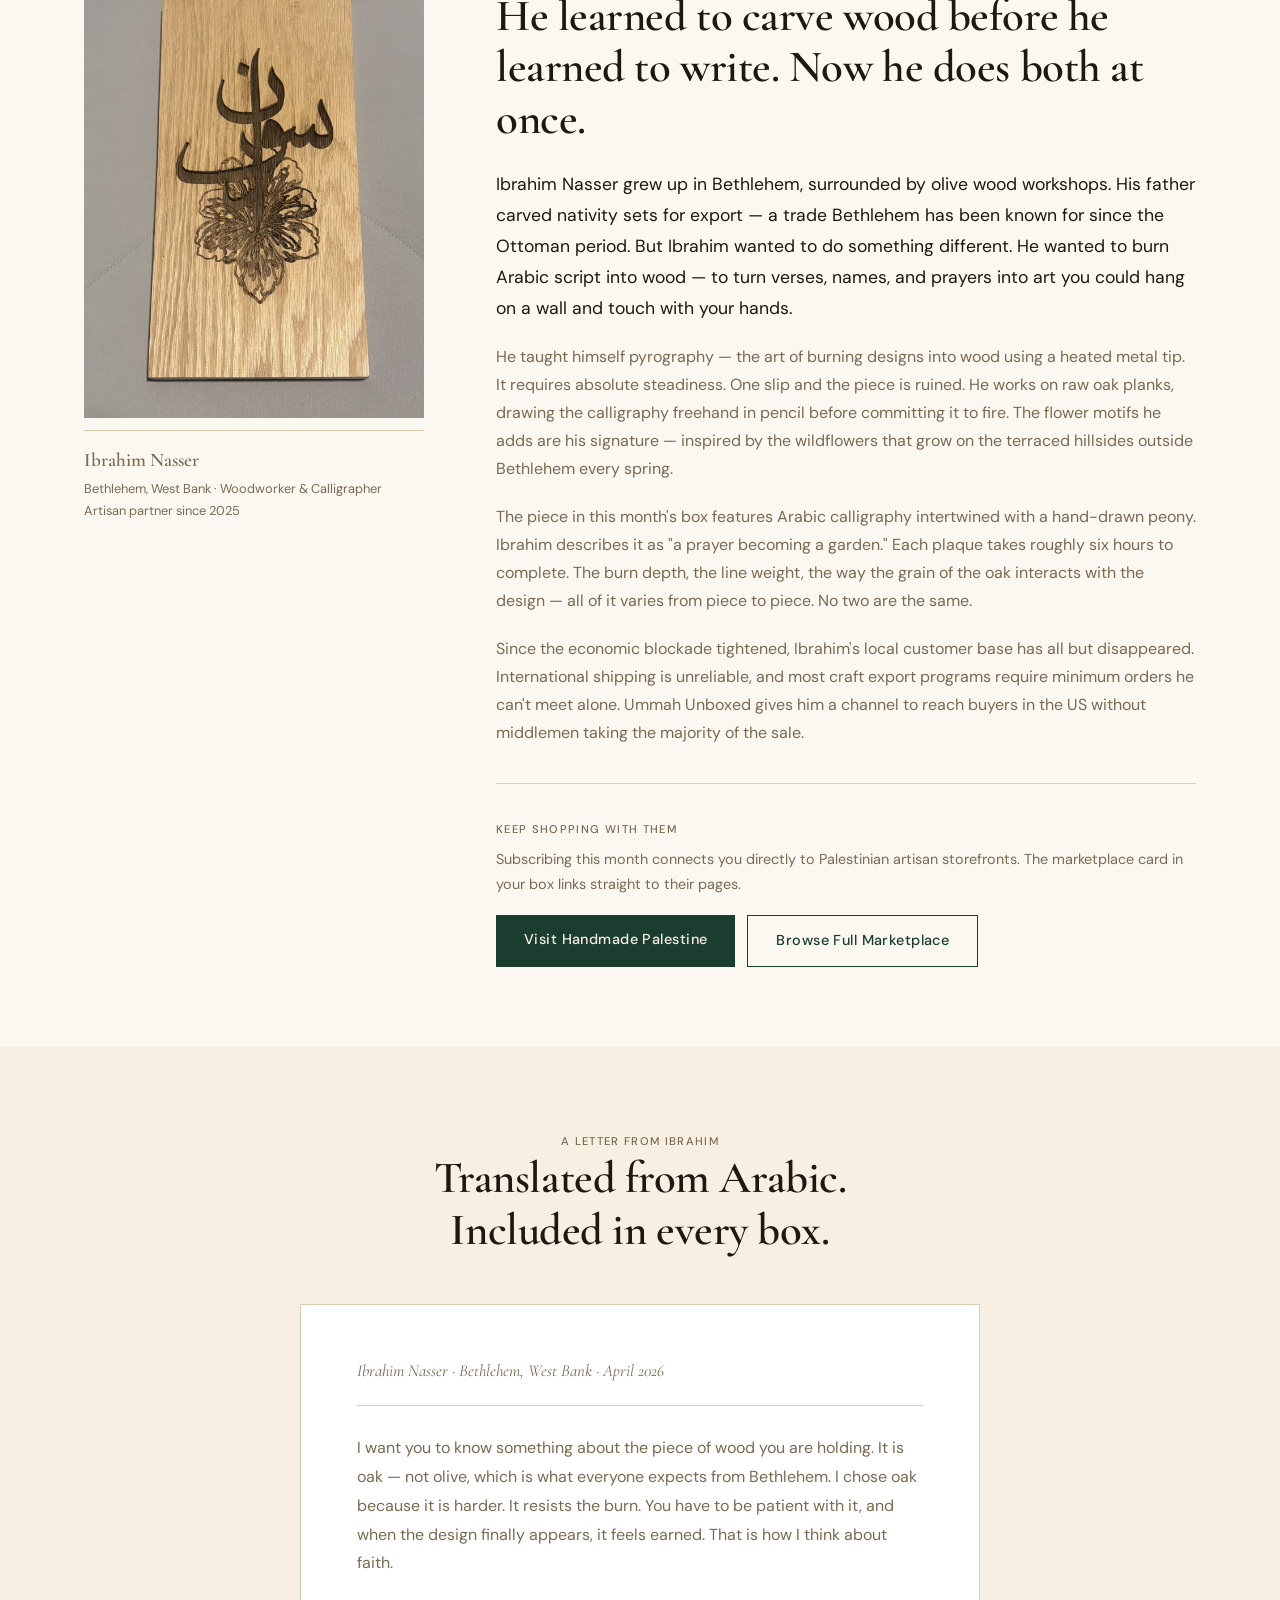
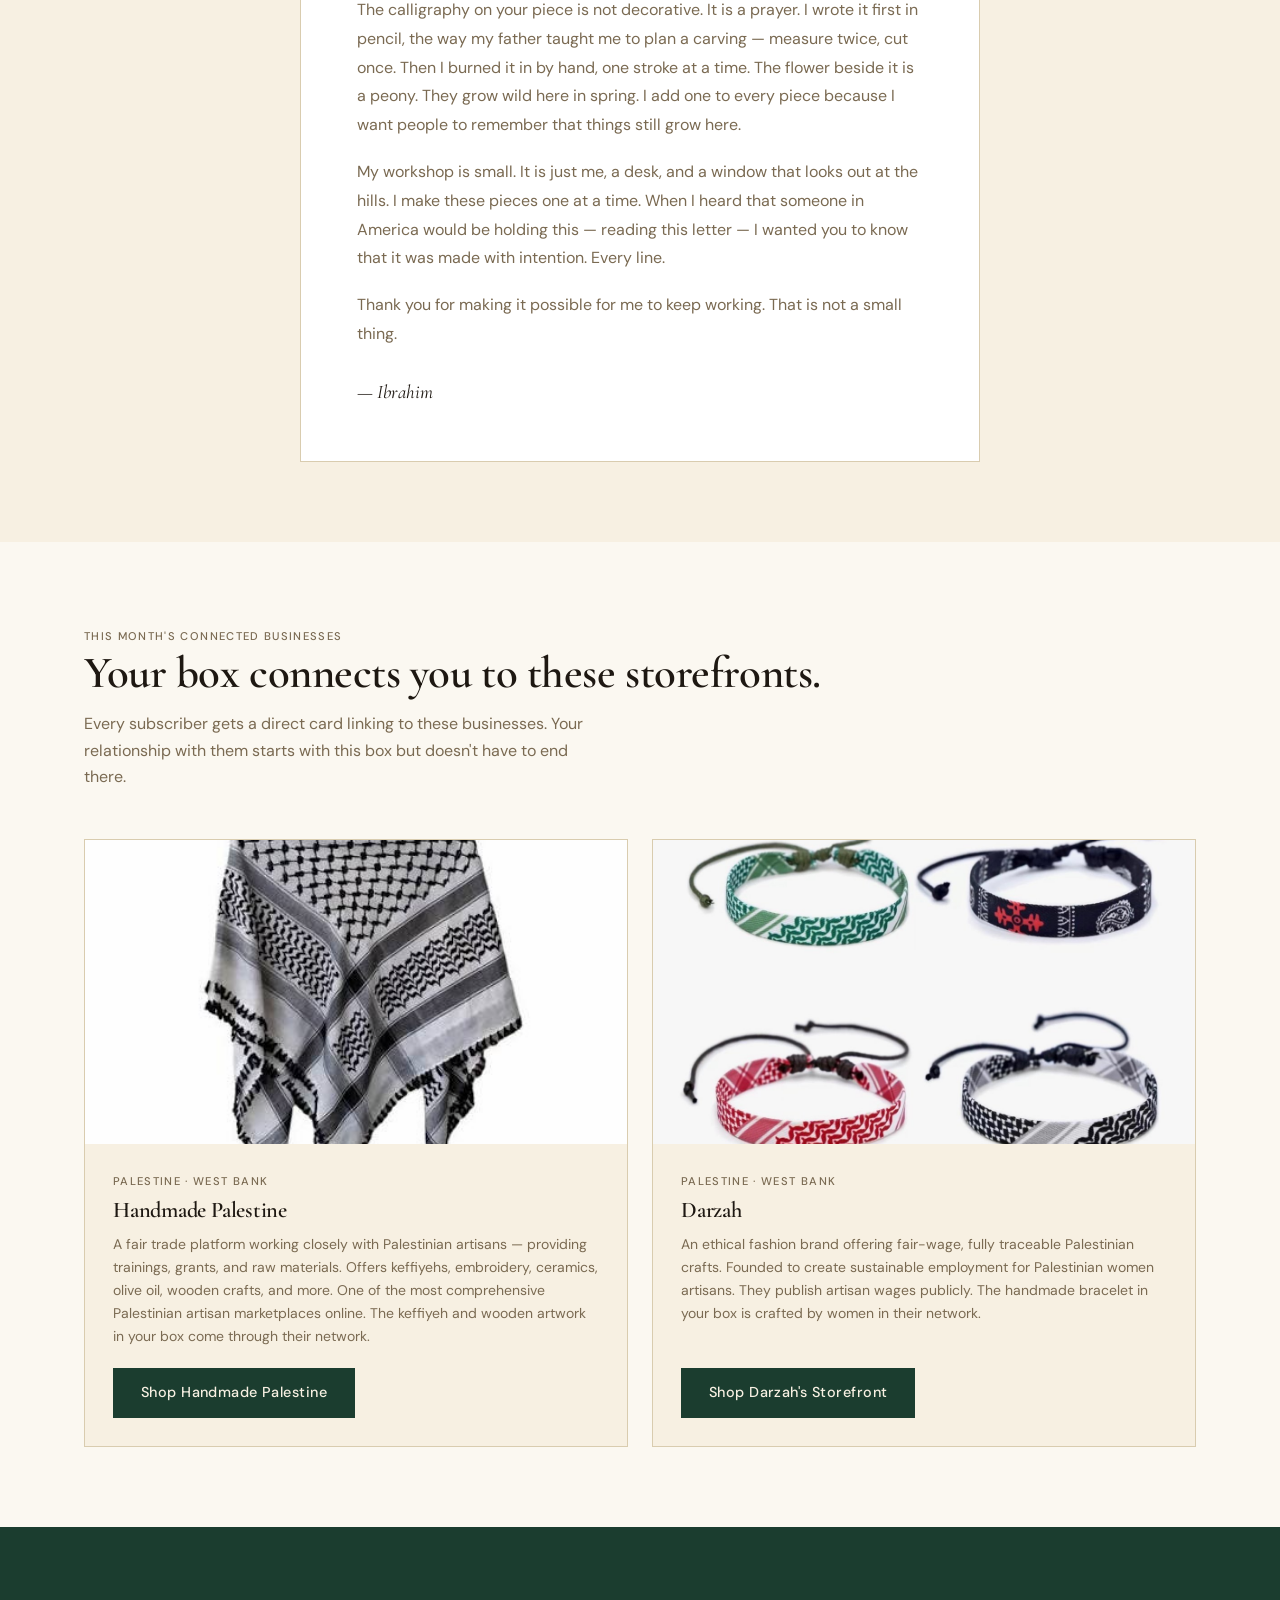
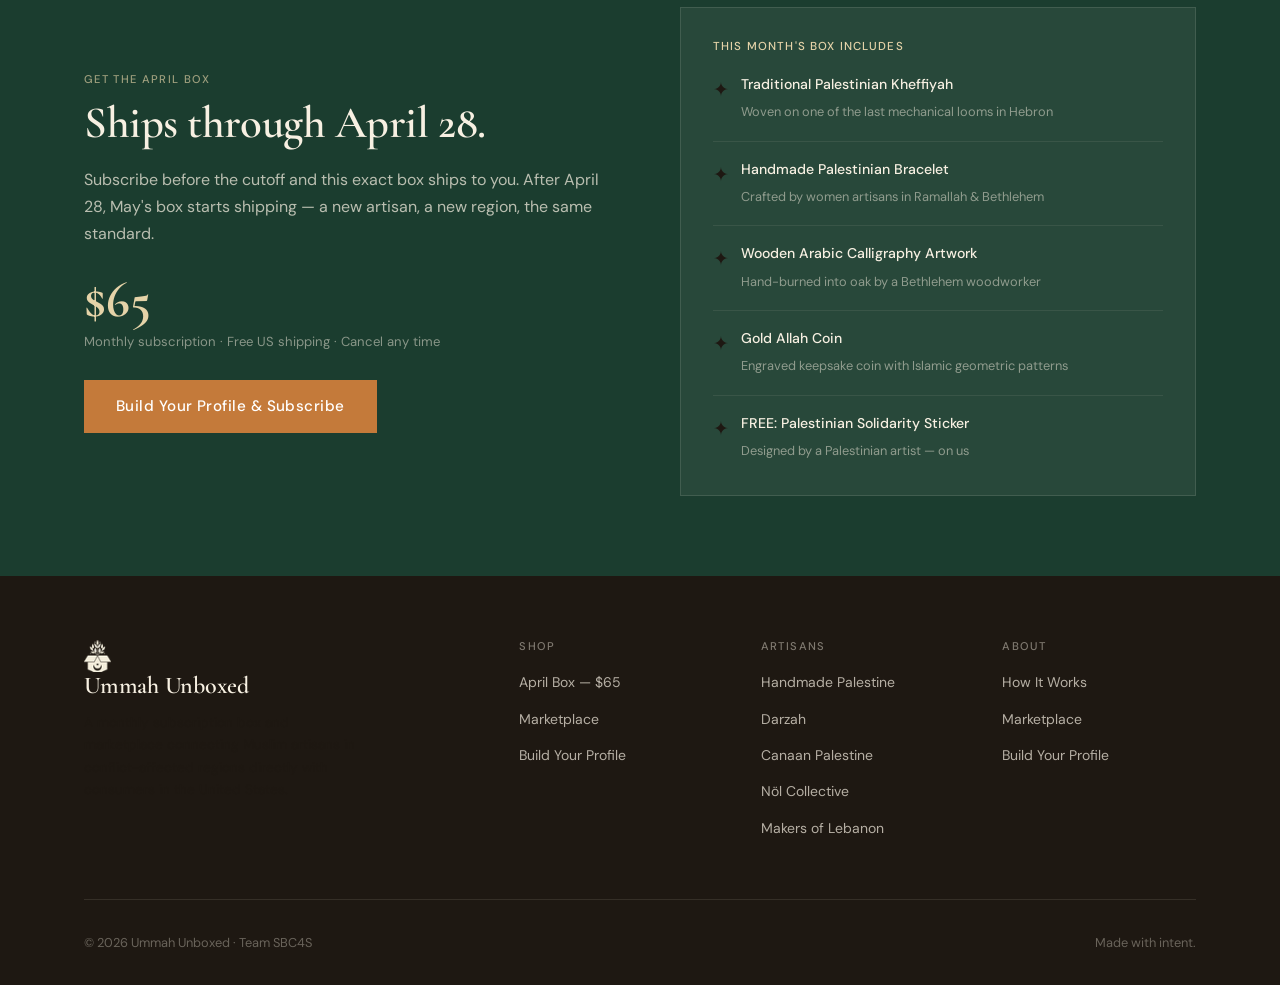
==== commit 11a02583: "Fix matching: max 4 results, explain why each matches, remove images from cards - Match cards are no" ====
--- a/april-box.html
+++ b/april-box.html
@@ -135,14 +135,6 @@
         <img src="box-full.jpeg" alt="April 2026 box contents - keffiyeh, wooden calligraphy art, and gold Allah coin">
       </div>
     </div>
-  </div>
-</section>
-
-<!-- Box Photo -->
-<section class="box-photo-section">
-  <div class="container">
-    <span class="label">April 2026 &mdash; Actual Box Contents</span>
-    <img src="box-full.jpeg" alt="April 2026 box: handmade wooden Arabic calligraphy artwork, gold Allah coin, and traditional Palestinian keffiyeh">
   </div>
 </section>
 
